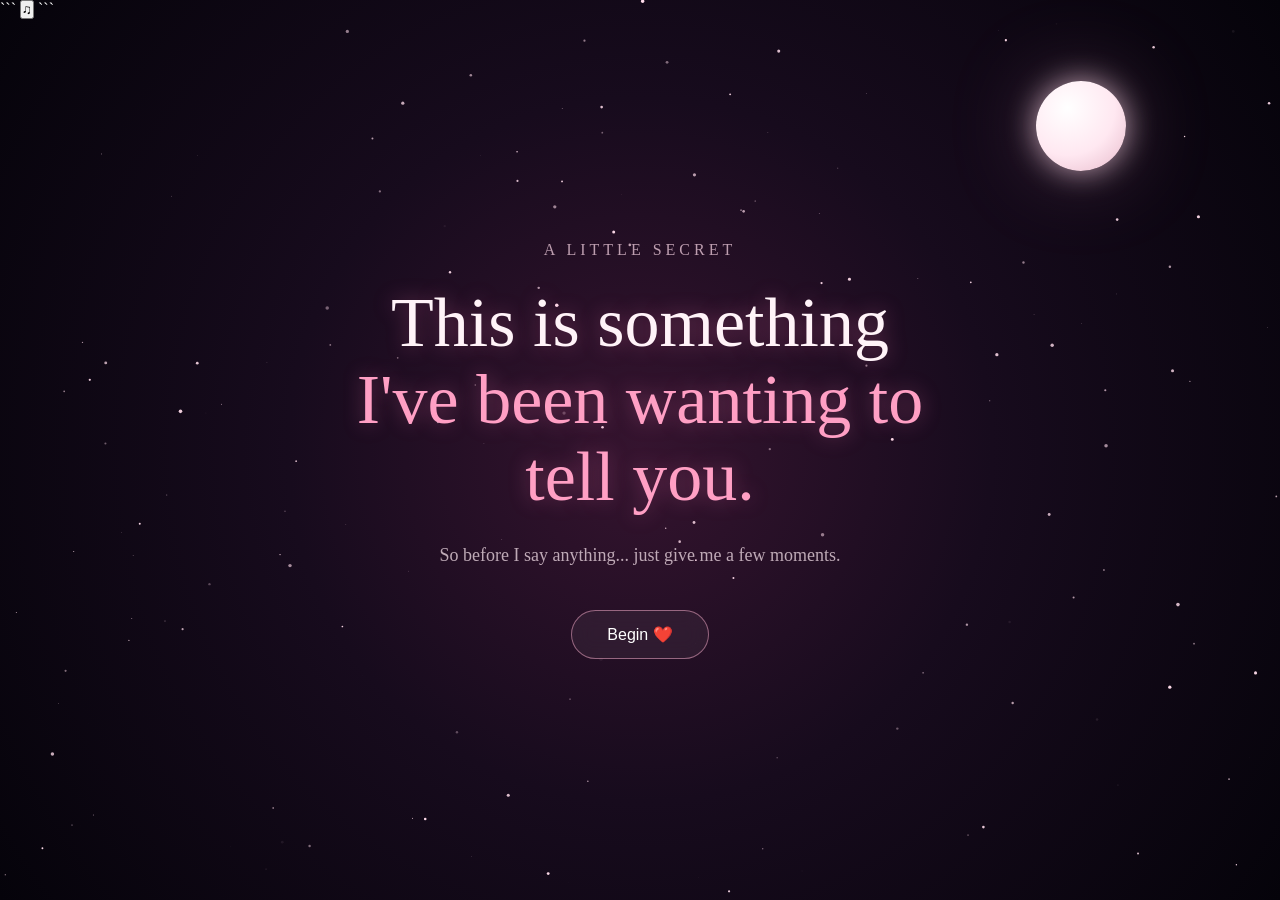
==== index.html @ d4ba1dca "Update audio source file for background music" ====
```
<!DOCTYPE html>
<html lang="en">
<head>
<meta charset="UTF-8">
<meta name="viewport" content="width=device-width, initial-scale=1.0">

<title>For Someone Special ❤️</title>

<style>

/* =====================================================
   RESET
===================================================== */

* {
    margin: 0;
    padding: 0;
    box-sizing: border-box;
}

html,
body {
    width: 100%;
    height: 100%;
}

body {
    overflow: hidden;
    font-family: Georgia, "Times New Roman", serif;

    background:
        radial-gradient(
            circle at center,
            #35142f 0%,
            #170b1d 45%,
            #05030a 100%
        );

    color: white;
}


/* =====================================================
   STAR BACKGROUND
===================================================== */

#stars {
    position: fixed;
    inset: 0;

    width: 100%;
    height: 100%;

    z-index: 1;
}


/* =====================================================
   MOON
===================================================== */

.moon {
    position: fixed;

    top: 9%;
    right: 12%;

    width: 90px;
    height: 90px;

    border-radius: 50%;

    background:
        radial-gradient(
            circle at 35% 30%,
            #fff,
            #ffe8f1 55%,
            #e7b9ca
        );

    box-shadow:
        0 0 30px rgba(255, 220, 235, .7),
        0 0 90px rgba(255, 180, 210, .25);

    z-index: 2;

    animation: moonGlow 4s ease-in-out infinite;
}

@keyframes moonGlow {

    0%,
    100% {
        box-shadow:
            0 0 30px rgba(255,220,235,.6),
            0 0 80px rgba(255,180,210,.2);
    }

    50% {
        box-shadow:
            0 0 45px rgba(255,220,235,.9),
            0 0 120px rgba(255,180,210,.4);
    }
}


/* =====================================================
   SHOOTING STARS
===================================================== */

.shooting-star {

    position: fixed;

    width: 120px;
    height: 2px;

    background:
        linear-gradient(
            90deg,
            transparent,
            white
        );

    transform: rotate(-35deg);

    opacity: 0;

    z-index: 3;

    animation:
        shootingStar 4s linear forwards;
}

@keyframes shootingStar {

    0% {
        transform:
            translate(0, 0)
            rotate(-35deg);

        opacity: 0;
    }

    10% {
        opacity: 1;
    }

    100% {
        transform:
            translate(-500px, 350px)
            rotate(-35deg);

        opacity: 0;
    }
}


/* =====================================================
   MAIN SCENE
===================================================== */

.scene {

    position: fixed;
    inset: 0;

    display: flex;

    justify-content: center;
    align-items: center;

    z-index: 10;

    transition:
        opacity 1.5s ease,
        transform 1.5s ease;
}

.scene.hide {

    opacity: 0;

    transform:
        scale(1.15);

    pointer-events: none;
}


/* =====================================================
   INTRO
===================================================== */

.intro {

    width: 90%;

    max-width: 650px;

    text-align: center;

    animation:
        introAppear 2s ease;
}

@keyframes introAppear {

    from {
        opacity: 0;
        transform: translateY(30px);
    }

    to {
        opacity: 1;
        transform: translateY(0);
    }
}

.intro-small {

    font-size: 16px;

    letter-spacing: 4px;

    text-transform: uppercase;

    color: rgba(255,220,235,.7);

    margin-bottom: 25px;
}

.intro h1 {

    font-size: clamp(
        38px,
        7vw,
        70px
    );

    font-weight: 400;

    line-height: 1.1;

    color: #fff3f8;

    text-shadow:
        0 0 20px rgba(255,120,180,.35);
}

.intro h1 span {

    color: #ff9fc4;

}

.intro p {

    margin-top: 25px;

    font-size: 18px;

    color: rgba(255,235,244,.7);

    line-height: 1.7;
}


/* =====================================================
   START BUTTON
===================================================== */

.start-button {

    margin-top: 40px;

    padding:
        14px 35px;

    border:
        1px solid
        rgba(255,180,210,.5);

    border-radius: 50px;

    background:
        rgba(255,255,255,.05);

    color: white;

    font-size: 16px;

    cursor: pointer;

    backdrop-filter: blur(10px);

    transition:
        .4s ease;
}

.start-button:hover {

    background:
        rgba(255,110,170,.2);

    border-color:
        #ff9fc4;

    box-shadow:
        0 0 30px
        rgba(255,100,170,.25);

    transform:
        translateY(-4px);
}


/* =====================================================
   STORY
===================================================== */

.story {

    position: fixed;

    inset: 0;

    display: flex;

    justify-content: center;

    align-items: center;

    text-align: center;

    padding: 30px;

    z-index: 20;

    opacity: 0;

    visibility: hidden;

    transition:
        opacity 1.2s ease;
}

.story.active {

    opacity: 1;

    visibility: visible;
}

.story-content {

    width: 90%;

    max-width: 750px;
}


/* =====================================================
   STORY TEXT
===================================================== */

.story-text {

    font-size:
        clamp(
            24px,
            4vw,
            42px
        );

    line-height: 1.6;

    font-weight: 400;

    color: #fff1f6;

    text-shadow:
        0 0 20px
        rgba(255,100,160,.2);

    min-height: 120px;
}

.story-text .highlight {

    color: #ff9fc4;

}


/* =====================================================
   STORY PROGRESS
===================================================== */

.progress {

    position: fixed;

    bottom: 40px;

    left: 50%;

    transform:
        translateX(-50%);

    display: flex;

    gap: 8px;
}

.progress-dot {

    width: 7px;
    height: 7px;

    border-radius: 50%;

    background:
        rgba(255,255,255,.2);

    transition:
        .5s ease;
}

.progress-dot.active {

    background: #ff9fc4;

    box-shadow:
        0 0 12px
        rgba(255,100,170,.8);

}


/* =====================================================
   HEART
===================================================== */

.story-heart {

    width: 100px;
    height: 100px;

    margin:
        0 auto 35px;

    position: relative;

    transform:
        rotate(-45deg);

    background:
        #e95486;

    animation:
        heartPulse 1.5s
        ease-in-out infinite;

    box-shadow:
        0 0 50px
        rgba(255,80,150,.5);
}

.story-heart::before,
.story-heart::after {

    content: "";

    position: absolute;

    width: 100px;
    height: 100px;

    border-radius: 50%;

    background:
        #e95486;
}

.story-heart::before {

    top: -50px;
    left: 0;
}

.story-heart::after {

    left: 50px;
    top: 0;
}

@keyframes heartPulse {

    0%,
    100% {
        transform:
            rotate(-45deg)
            scale(1);
    }

    50% {
        transform:
            rotate(-45deg)
            scale(1.12);
    }
}


/* =====================================================
   LETTER
===================================================== */

.letter-scene {

    position: fixed;

    inset: 0;

    display: flex;

    justify-content: center;

    align-items: center;

    background:
        rgba(8,3,10,.9);

    z-index: 50;

    opacity: 0;

    visibility: hidden;

    transition:
        opacity 1.5s ease;
}

.letter-scene.show {

    opacity: 1;

    visibility: visible;
}

.paper {

    width:
        min(700px, 90vw);

    height:
        min(720px, 82vh);

    overflow-y: auto;

    padding:
        clamp(35px, 6vw, 70px);

    color: #4b2a37;

    background:
        linear-gradient(
            rgba(255,252,242,.98),
            rgba(255,247,233,.98)
        );

    box-shadow:
        0 30px 100px
        rgba(0,0,0,.6);

    position: relative;

    transform:
        translateY(60px)
        scale(.9)
        rotate(-1deg);

    animation:
        paperOpen 1.5s
        cubic-bezier(.2,.8,.2,1)
        forwards;

    font-family:
        Georgia,
        serif;
}

@keyframes paperOpen {

    to {

        transform:
            translateY(0)
            scale(1)
            rotate(0);

    }
}


/* Paper border */

.paper::before {

    content: "";

    position: absolute;

    inset: 18px;

    border:
        1px solid
        rgba(130,70,90,.15);

    pointer-events: none;
}


/* Paper lines */

.paper::after {

    content: "";

    position: absolute;

    left: 50px;
    right: 50px;

    top: 180px;
    bottom: 50px;

    background:
        repeating-linear-gradient(
            to bottom,
            transparent 0,
            transparent 31px,
            rgba(120,80,90,.08) 32px
        );

    pointer-events: none;
}

.paper h2 {

    position: relative;

    z-index: 2;

    font-family:
        "Dancing Script",
        cursive;

    font-size: 42px;

    color: #9d365a;

    margin-bottom: 30px;
}

.paper-content {

    position: relative;

    z-index: 2;

    font-family:
        "Dancing Script",
        cursive;

    font-size: 22px;

    line-height: 1.8;

    white-space: pre-line;
}

.signature {

    margin-top: 35px;

    text-align: right;

    font-family:
        "Dancing Script",
        cursive;

    font-size: 25px;

    color: #9d365a;
}


/* =====================================================
   FINAL CONFESSION
===================================================== */

.final {

    position: fixed;

    inset: 0;

    z-index: 100;

    display: flex;

    justify-content: center;

    align-items: center;

    text-align: center;

    padding: 30px;

    background:
        radial-gradient(
            circle at center,
            #40142f,
            #09030a
        );

    opacity: 0;

    visibility: hidden;

    transition:
        opacity 1.5s ease;
}

.final.show {

    opacity: 1;

    visibility: visible;
}

.final-content {

    max-width: 750px;

    animation:
        finalAppear 2s ease;
}

@keyframes finalAppear {

    from {

        opacity: 0;

        transform:
            translateY(40px)
            scale(.9);

    }

    to {

        opacity: 1;

        transform:
            translateY(0)
            scale(1);

    }
}

.final-heart {

    font-size: 85px;

    animation:
        finalHeartbeat 1.4s infinite;
}

@keyframes finalHeartbeat {

    0%,
    100% {
        transform: scale(1);
    }

    50% {
        transform: scale(1.2);
    }
}

.final h1 {

    margin-top: 25px;

    font-family:
        "Dancing Script",
        cursive;

    font-size:
        clamp(
            45px,
            8vw,
            75px
        );

    font-weight: 500;

    color: #ff9fc4;

    text-shadow:
        0 0 30px
        rgba(255,80,150,.5);
}

.final p {

    margin-top: 30px;

    font-size: 20px;

    line-height: 1.9;

    color: #ffeef5;
}

.final strong {

    color: #ffabc8;

}


/* =====================================================
   FLOATING PETALS / HEARTS
===================================================== */

.particle {

    position: fixed;

    bottom: -40px;

    z-index: 200;

    pointer-events: none;

    animation:
        floatParticle
        linear forwards;
}

@keyframes floatParticle {

    0% {

        transform:
            translateY(0)
            rotate(0deg)
            scale(.7);

        opacity: 0;

    }

    15% {

        opacity: 1;

    }

    100% {

        transform:
            translateY(-110vh)
            translateX(
                calc(
                    -100px +
                    200px * var(--random)
                )
            )
            rotate(360deg)
            scale(1.4);

        opacity: 0;

    }
}

/* =====================================================
   MUSIC
===================================================== */

const bgMusic = document.getElementById("bgMusic");
const musicButton = document.getElementById("musicButton");

let musicOn = false;

bgMusic.volume = 0.45;


/* Start music when Begin is clicked */

startButton.addEventListener("click", () => {

    bgMusic.play()
        .then(() => {
            musicOn = true;
            musicButton.textContent = "🔊";
        })
        .catch(error => {
            console.log("Music could not start:", error);
        });

}, { once: true });


/* Music button */

musicButton.addEventListener("click", () => {

    if (bgMusic.paused) {

        bgMusic.play();

        musicOn = true;
        musicButton.textContent = "🔊";

    } else {

        bgMusic.pause();

        musicOn = false;
        musicButton.textContent = "♫";

    }

});

/* =====================================================
   MOBILE
===================================================== */

@media(max-width:600px) {

    .moon {

        width: 60px;
        height: 60px;

        right: 8%;
        top: 7%;
    }

    .intro p {

        font-size: 16px;

    }

    .story-text {

        font-size: 25px;

    }

    .story-heart {

        transform:
            rotate(-45deg)
            scale(.75);

        margin-bottom: 5px;

    }

    .paper {

        height: 82vh;

        padding:
            40px 28px;

    }

    .paper h2 {

        font-size: 34px;

    }

    .paper-content {

        font-size: 19px;

        line-height: 1.7;

    }

    .signature {

        font-size: 22px;

    }

    .final p {

        font-size: 17px;

    }

}

</style>
</head>


<body>
<audio id="bgMusic" loop>
    <source src="music(1).mp3" type="audio/mpeg">
</audio>
<!-- =====================================================
     STARS
===================================================== -->

<canvas id="stars"></canvas>

<div class="moon"></div>


<!-- =====================================================
     MUSIC BUTTON
===================================================== -->

<button
    class="music"
    id="musicButton"
    title="Music"
>
    ♫
</button>


<!-- =====================================================
     INTRO
===================================================== -->

<div
    class="scene"
    id="introScene"
>

    <div class="intro">

        <div class="intro-small">
            A little secret
        </div>

        <h1>
            This is something
            <br>
            <span>I've been wanting to tell you.</span>
        </h1>

        <p>
            So before I say anything...
            just give me a few moments.
        </p>

        <button
            class="start-button"
            id="startButton"
        >
            Begin ❤️
        </button>

    </div>

</div>


<!-- =====================================================
     STORY
===================================================== -->

<div
    class="story"
    id="story"
>

    <div class="story-content">

        <div
            class="story-heart"
            id="storyHeart"
        ></div>

        <div
            class="story-text"
            id="storyText"
        ></div>

    </div>


    <div
        class="progress"
        id="progress"
    ></div>

</div>


<!-- =====================================================
     LETTER
===================================================== -->

<div
    class="letter-scene"
    id="letterScene"
>

    <div class="paper">

        <h2>
            Dear You, ❤️
        </h2>

        <div
            class="paper-content"
            id="paperContent"
        ></div>

        <div class="signature">
            — From someone who likes you
            more than you know 💕
        </div>

    </div>

</div>


<!-- =====================================================
     FINAL
===================================================== -->

<div
    class="final"
    id="final"
>

    <div class="final-content">

        <div class="final-heart">
            ❤️
        </div>

        <h1>
            So... I Like You.
        </h1>

        <p>

            I don't know exactly when it happened,
            but somewhere along the way,
            you became someone really special to me.

            <br><br>

            And honestly...

            every time I see your face,
            especially when you smile,
            something happens to me.

            <br><br>

            My mind goes blank.

            I forget what I was going to say.

            And suddenly,
            all I can think about
            is your smile.

            <br><br>

            Maybe I should have kept this
            as a secret.

            But I think you deserve to know.

            <br><br>

            <strong>
                I really, really like you. ❤️
            </strong>

        </p>

    </div>

</div>


<script>

/* =====================================================
   STAR CANVAS
===================================================== */

const canvas =
    document.getElementById("stars");

const ctx =
    canvas.getContext("2d");

let stars = [];


function resizeCanvas() {

    canvas.width =
        window.innerWidth;

    canvas.height =
        window.innerHeight;

}

resizeCanvas();


window.addEventListener(
    "resize",
    resizeCanvas
);


/* Create stars */

for (
    let i = 0;
    i < 180;
    i++
) {

    stars.push({

        x:
            Math.random() *
            window.innerWidth,

        y:
            Math.random() *
            window.innerHeight,

        size:
            Math.random() * 1.8,

        opacity:
            Math.random(),

        speed:
            .002 +
            Math.random() * .01

    });

}


/* Animate stars */

function drawStars() {

    ctx.clearRect(
        0,
        0,
        canvas.width,
        canvas.height
    );


    stars.forEach(
        star => {

            star.opacity +=
                star.speed;

            if (
                star.opacity >= 1 ||
                star.opacity <= .1
            ) {

                star.speed *= -1;

            }


            ctx.beginPath();

            ctx.arc(
                star.x,
                star.y,
                star.size,
                0,
                Math.PI * 2
            );

            ctx.fillStyle =
                `rgba(
                    255,
                    220,
                    235,
                    ${star.opacity}
                )`;

            ctx.fill();

        }
    );


    requestAnimationFrame(
        drawStars
    );

}

drawStars();


/* =====================================================
   ELEMENTS
===================================================== */

const introScene =
    document.getElementById(
        "introScene"
    );

const startButton =
    document.getElementById(
        "startButton"
    );

const story =
    document.getElementById(
        "story"
    );

const storyText =
    document.getElementById(
        "storyText"
    );

const progress =
    document.getElementById(
        "progress"
    );

const letterScene =
    document.getElementById(
        "letterScene"
    );

const paperContent =
    document.getElementById(
        "paperContent"
    );

const finalScreen =
    document.getElementById(
        "final"
    );


/* =====================================================
   STORY
===================================================== */

const storyLines = [

    "Sometimes, someone enters your life...",

    "and you don't really notice it at first.",

    "Then, little by little...",

    "you start looking forward to seeing them.",

    "You notice their smile.",

    "You remember the little things they say.",

    "And somehow...",

    "they become a little more special to you.",

    "That's exactly what happened to me.",
   
    "But i see you just like my friend, and I don't want to ruin our friendship.",
];


let currentStory = 0;


/* Create progress dots */

storyLines.forEach(
    (_, index) => {

        const dot =
            document.createElement(
                "div"
            );

        dot.className =
            "progress-dot";

        if (index === 0) {

            dot.classList.add(
                "active"
            );

        }

        progress.appendChild(
            dot
        );

    }
);


const dots =
    document.querySelectorAll(
        ".progress-dot"
    );


/* =====================================================
   START
===================================================== */

startButton.addEventListener(
    "click",
    startStory
);


function startStory() {

    introScene.classList.add(
        "hide"
    );


    setTimeout(
        () => {

            story.classList.add(
                "active"
            );

            showStoryLine();

            createShootingStar();

        },

        1200
    );

}


/* =====================================================
   STORY LINE
===================================================== */

function showStoryLine() {

    if (
        currentStory >=
        storyLines.length
    ) {

        setTimeout(
            openLetter,
            1000
        );

        return;

    }


    storyText.style.opacity =
        "0";

    storyText.style.transform =
        "translateY(20px)";


    setTimeout(
        () => {

            storyText.innerHTML =
                storyLines[
                    currentStory
                ];

            storyText.style.transition =
                "all 1s ease";

            storyText.style.opacity =
                "1";

            storyText.style.transform =
                "translateY(0)";


            dots.forEach(
                dot =>
                    dot.classList.remove(
                        "active"
                    )
            );


            dots[
                currentStory
            ].classList.add(
                "active"
            );


            currentStory++;


            setTimeout(
                showStoryLine,
                3000
            );

        },

        700
    );

}


/* =====================================================
   SHOOTING STAR
===================================================== */

function createShootingStar() {

    const star =
        document.createElement(
            "div"
        );

    star.className =
        "shooting-star";


    star.style.top =
        Math.random() * 40 +
        "%";


    star.style.right =
        Math.random() * 20 +
        "%";


    document.body.appendChild(
        star
    );


    setTimeout(
        () => star.remove(),
        4000
    );

}


/* =====================================================
   LETTER
===================================================== */

const letterMessage =

`I have been wanting to tell you this for a while.

There is something about you that makes ordinary moments feel a little more special.

I love seeing you smile.

And every time I see that smile, I somehow forget what I was about to say.

My words disappear.

My thoughts get mixed up.

And for a moment, all I can think about is you.

Maybe this is a little embarrassing to admit.

Maybe I should have kept it to myself.

But I don't want to keep pretending that I don't feel anything.

Because the truth is...

I really like you.

I don't expect anything from you.

I don't want to pressure you.

I just wanted you to know what has been quietly sitting in my heart for a while.

And if you ever wondered...

yes.

It's you. ❤️`;


/* =====================================================
   OPEN LETTER
===================================================== */

function openLetter() {

    story.classList.remove(
        "active"
    );


    setTimeout(
        () => {

            letterScene.classList.add(
                "show"
            );

            typeLetter();

        },

        1000
    );

}


/* =====================================================
   TYPE LETTER
===================================================== */

let letterIndex = 0;


function typeLetter() {

    if (
        letterIndex <
        letterMessage.length
    ) {

        paperContent.textContent =
            letterMessage.substring(
                0,
                letterIndex + 1
            );


        letterIndex++;


        setTimeout(
            typeLetter,
            35
        );

    }

    else {

        setTimeout(
            () => {

                letterScene.classList.remove(
                    "show"
                );


                setTimeout(
                    () => {

                        finalScreen.classList.add(
                            "show"
                        );

                        startParticles();

                    },

                    1200
                );

            },

            5000
        );

    }

}


/* =====================================================
   FLOATING PARTICLES
===================================================== */

function createParticle() {

    const particle =
        document.createElement(
            "div"
        );

    particle.className =
        "particle";


    const symbols = [

        "❤️",
        "💕",
        "💗",
        "💖",
        "🌸",
        "✦"

    ];


    particle.innerHTML =
        symbols[
            Math.floor(
                Math.random() *
                symbols.length
            )
        ];


    particle.style.left =
        Math.random() * 100 +
        "vw";


    particle.style.fontSize =
        14 +
        Math.random() * 24 +
        "px";


    particle.style.animationDuration =
        5 +
        Math.random() * 6 +
        "s";


    particle.style.setProperty(
        "--random",
        Math.random()
    );


    document.body.appendChild(
        particle
    );


    setTimeout(
        () => particle.remove(),
        11000
    );

}


function startParticles() {

    setInterval(
        createParticle,
        350
    );

}


/* =====================================================
   SHOOTING STARS
===================================================== */

setInterval(
    () => {

        if (
            Math.random() > .35
        ) {

            createShootingStar();

        }

    },

    5000
);


/* =====================================================
   MUSIC BUTTON
===================================================== */

const musicButton =
    document.getElementById(
        "musicButton"
    );


let musicOn = false;


musicButton.addEventListener(
    "click",
    () => {

        musicOn =
            !musicOn;


        musicButton.textContent =
            musicOn
                ? "🔊"
                : "♫";

    }
);

</script>

</body>
</html>
```
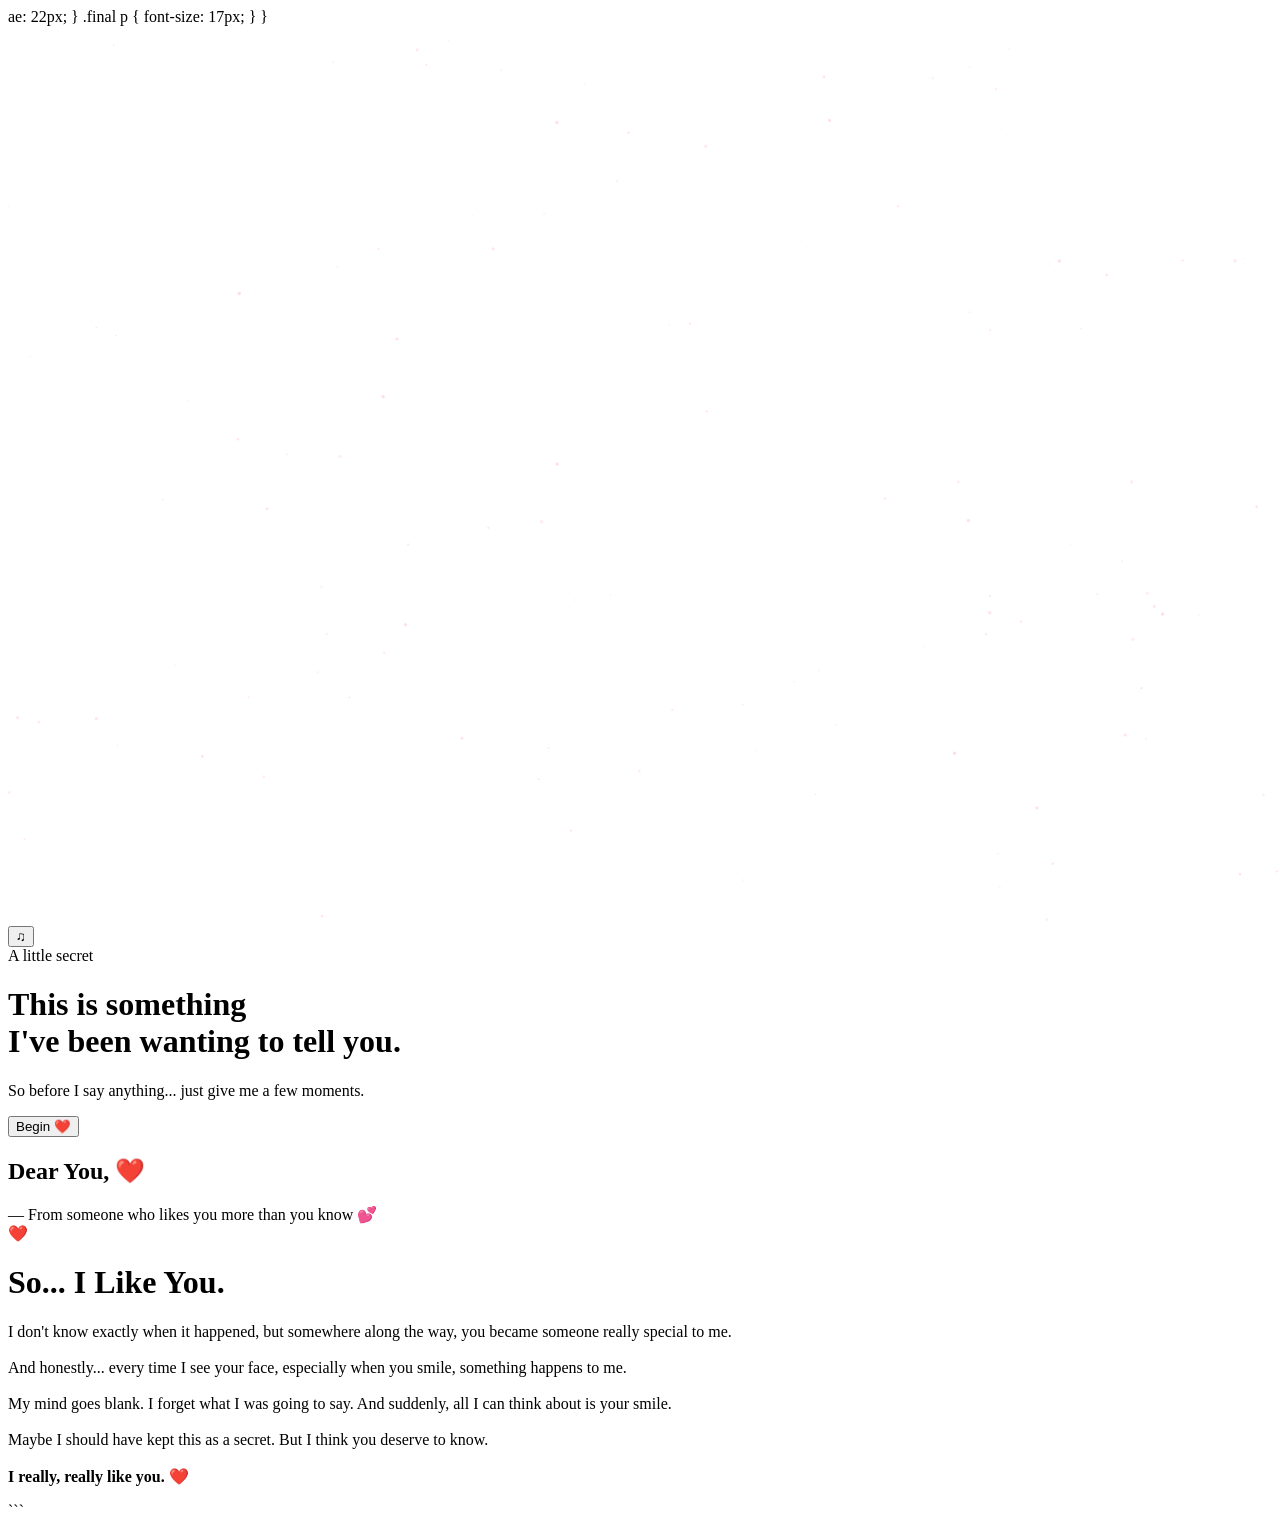
==== commit 7b15cb35: "Update index.html" ====
--- a/index.html
+++ b/index.html
@@ -1,1008 +1,4 @@
-```
-<!DOCTYPE html>
-<html lang="en">
-<head>
-<meta charset="UTF-8">
-<meta name="viewport" content="width=device-width, initial-scale=1.0">
-
-<title>For Someone Special ❤️</title>
-
-<style>
-
-/* =====================================================
-   RESET
-===================================================== */
-
-* {
-    margin: 0;
-    padding: 0;
-    box-sizing: border-box;
-}
-
-html,
-body {
-    width: 100%;
-    height: 100%;
-}
-
-body {
-    overflow: hidden;
-    font-family: Georgia, "Times New Roman", serif;
-
-    background:
-        radial-gradient(
-            circle at center,
-            #35142f 0%,
-            #170b1d 45%,
-            #05030a 100%
-        );
-
-    color: white;
-}
-
-
-/* =====================================================
-   STAR BACKGROUND
-===================================================== */
-
-#stars {
-    position: fixed;
-    inset: 0;
-
-    width: 100%;
-    height: 100%;
-
-    z-index: 1;
-}
-
-
-/* =====================================================
-   MOON
-===================================================== */
-
-.moon {
-    position: fixed;
-
-    top: 9%;
-    right: 12%;
-
-    width: 90px;
-    height: 90px;
-
-    border-radius: 50%;
-
-    background:
-        radial-gradient(
-            circle at 35% 30%,
-            #fff,
-            #ffe8f1 55%,
-            #e7b9ca
-        );
-
-    box-shadow:
-        0 0 30px rgba(255, 220, 235, .7),
-        0 0 90px rgba(255, 180, 210, .25);
-
-    z-index: 2;
-
-    animation: moonGlow 4s ease-in-out infinite;
-}
-
-@keyframes moonGlow {
-
-    0%,
-    100% {
-        box-shadow:
-            0 0 30px rgba(255,220,235,.6),
-            0 0 80px rgba(255,180,210,.2);
-    }
-
-    50% {
-        box-shadow:
-            0 0 45px rgba(255,220,235,.9),
-            0 0 120px rgba(255,180,210,.4);
-    }
-}
-
-
-/* =====================================================
-   SHOOTING STARS
-===================================================== */
-
-.shooting-star {
-
-    position: fixed;
-
-    width: 120px;
-    height: 2px;
-
-    background:
-        linear-gradient(
-            90deg,
-            transparent,
-            white
-        );
-
-    transform: rotate(-35deg);
-
-    opacity: 0;
-
-    z-index: 3;
-
-    animation:
-        shootingStar 4s linear forwards;
-}
-
-@keyframes shootingStar {
-
-    0% {
-        transform:
-            translate(0, 0)
-            rotate(-35deg);
-
-        opacity: 0;
-    }
-
-    10% {
-        opacity: 1;
-    }
-
-    100% {
-        transform:
-            translate(-500px, 350px)
-            rotate(-35deg);
-
-        opacity: 0;
-    }
-}
-
-
-/* =====================================================
-   MAIN SCENE
-===================================================== */
-
-.scene {
-
-    position: fixed;
-    inset: 0;
-
-    display: flex;
-
-    justify-content: center;
-    align-items: center;
-
-    z-index: 10;
-
-    transition:
-        opacity 1.5s ease,
-        transform 1.5s ease;
-}
-
-.scene.hide {
-
-    opacity: 0;
-
-    transform:
-        scale(1.15);
-
-    pointer-events: none;
-}
-
-
-/* =====================================================
-   INTRO
-===================================================== */
-
-.intro {
-
-    width: 90%;
-
-    max-width: 650px;
-
-    text-align: center;
-
-    animation:
-        introAppear 2s ease;
-}
-
-@keyframes introAppear {
-
-    from {
-        opacity: 0;
-        transform: translateY(30px);
-    }
-
-    to {
-        opacity: 1;
-        transform: translateY(0);
-    }
-}
-
-.intro-small {
-
-    font-size: 16px;
-
-    letter-spacing: 4px;
-
-    text-transform: uppercase;
-
-    color: rgba(255,220,235,.7);
-
-    margin-bottom: 25px;
-}
-
-.intro h1 {
-
-    font-size: clamp(
-        38px,
-        7vw,
-        70px
-    );
-
-    font-weight: 400;
-
-    line-height: 1.1;
-
-    color: #fff3f8;
-
-    text-shadow:
-        0 0 20px rgba(255,120,180,.35);
-}
-
-.intro h1 span {
-
-    color: #ff9fc4;
-
-}
-
-.intro p {
-
-    margin-top: 25px;
-
-    font-size: 18px;
-
-    color: rgba(255,235,244,.7);
-
-    line-height: 1.7;
-}
-
-
-/* =====================================================
-   START BUTTON
-===================================================== */
-
-.start-button {
-
-    margin-top: 40px;
-
-    padding:
-        14px 35px;
-
-    border:
-        1px solid
-        rgba(255,180,210,.5);
-
-    border-radius: 50px;
-
-    background:
-        rgba(255,255,255,.05);
-
-    color: white;
-
-    font-size: 16px;
-
-    cursor: pointer;
-
-    backdrop-filter: blur(10px);
-
-    transition:
-        .4s ease;
-}
-
-.start-button:hover {
-
-    background:
-        rgba(255,110,170,.2);
-
-    border-color:
-        #ff9fc4;
-
-    box-shadow:
-        0 0 30px
-        rgba(255,100,170,.25);
-
-    transform:
-        translateY(-4px);
-}
-
-
-/* =====================================================
-   STORY
-===================================================== */
-
-.story {
-
-    position: fixed;
-
-    inset: 0;
-
-    display: flex;
-
-    justify-content: center;
-
-    align-items: center;
-
-    text-align: center;
-
-    padding: 30px;
-
-    z-index: 20;
-
-    opacity: 0;
-
-    visibility: hidden;
-
-    transition:
-        opacity 1.2s ease;
-}
-
-.story.active {
-
-    opacity: 1;
-
-    visibility: visible;
-}
-
-.story-content {
-
-    width: 90%;
-
-    max-width: 750px;
-}
-
-
-/* =====================================================
-   STORY TEXT
-===================================================== */
-
-.story-text {
-
-    font-size:
-        clamp(
-            24px,
-            4vw,
-            42px
-        );
-
-    line-height: 1.6;
-
-    font-weight: 400;
-
-    color: #fff1f6;
-
-    text-shadow:
-        0 0 20px
-        rgba(255,100,160,.2);
-
-    min-height: 120px;
-}
-
-.story-text .highlight {
-
-    color: #ff9fc4;
-
-}
-
-
-/* =====================================================
-   STORY PROGRESS
-===================================================== */
-
-.progress {
-
-    position: fixed;
-
-    bottom: 40px;
-
-    left: 50%;
-
-    transform:
-        translateX(-50%);
-
-    display: flex;
-
-    gap: 8px;
-}
-
-.progress-dot {
-
-    width: 7px;
-    height: 7px;
-
-    border-radius: 50%;
-
-    background:
-        rgba(255,255,255,.2);
-
-    transition:
-        .5s ease;
-}
-
-.progress-dot.active {
-
-    background: #ff9fc4;
-
-    box-shadow:
-        0 0 12px
-        rgba(255,100,170,.8);
-
-}
-
-
-/* =====================================================
-   HEART
-===================================================== */
-
-.story-heart {
-
-    width: 100px;
-    height: 100px;
-
-    margin:
-        0 auto 35px;
-
-    position: relative;
-
-    transform:
-        rotate(-45deg);
-
-    background:
-        #e95486;
-
-    animation:
-        heartPulse 1.5s
-        ease-in-out infinite;
-
-    box-shadow:
-        0 0 50px
-        rgba(255,80,150,.5);
-}
-
-.story-heart::before,
-.story-heart::after {
-
-    content: "";
-
-    position: absolute;
-
-    width: 100px;
-    height: 100px;
-
-    border-radius: 50%;
-
-    background:
-        #e95486;
-}
-
-.story-heart::before {
-
-    top: -50px;
-    left: 0;
-}
-
-.story-heart::after {
-
-    left: 50px;
-    top: 0;
-}
-
-@keyframes heartPulse {
-
-    0%,
-    100% {
-        transform:
-            rotate(-45deg)
-            scale(1);
-    }
-
-    50% {
-        transform:
-            rotate(-45deg)
-            scale(1.12);
-    }
-}
-
-
-/* =====================================================
-   LETTER
-===================================================== */
-
-.letter-scene {
-
-    position: fixed;
-
-    inset: 0;
-
-    display: flex;
-
-    justify-content: center;
-
-    align-items: center;
-
-    background:
-        rgba(8,3,10,.9);
-
-    z-index: 50;
-
-    opacity: 0;
-
-    visibility: hidden;
-
-    transition:
-        opacity 1.5s ease;
-}
-
-.letter-scene.show {
-
-    opacity: 1;
-
-    visibility: visible;
-}
-
-.paper {
-
-    width:
-        min(700px, 90vw);
-
-    height:
-        min(720px, 82vh);
-
-    overflow-y: auto;
-
-    padding:
-        clamp(35px, 6vw, 70px);
-
-    color: #4b2a37;
-
-    background:
-        linear-gradient(
-            rgba(255,252,242,.98),
-            rgba(255,247,233,.98)
-        );
-
-    box-shadow:
-        0 30px 100px
-        rgba(0,0,0,.6);
-
-    position: relative;
-
-    transform:
-        translateY(60px)
-        scale(.9)
-        rotate(-1deg);
-
-    animation:
-        paperOpen 1.5s
-        cubic-bezier(.2,.8,.2,1)
-        forwards;
-
-    font-family:
-        Georgia,
-        serif;
-}
-
-@keyframes paperOpen {
-
-    to {
-
-        transform:
-            translateY(0)
-            scale(1)
-            rotate(0);
-
-    }
-}
-
-
-/* Paper border */
-
-.paper::before {
-
-    content: "";
-
-    position: absolute;
-
-    inset: 18px;
-
-    border:
-        1px solid
-        rgba(130,70,90,.15);
-
-    pointer-events: none;
-}
-
-
-/* Paper lines */
-
-.paper::after {
-
-    content: "";
-
-    position: absolute;
-
-    left: 50px;
-    right: 50px;
-
-    top: 180px;
-    bottom: 50px;
-
-    background:
-        repeating-linear-gradient(
-            to bottom,
-            transparent 0,
-            transparent 31px,
-            rgba(120,80,90,.08) 32px
-        );
-
-    pointer-events: none;
-}
-
-.paper h2 {
-
-    position: relative;
-
-    z-index: 2;
-
-    font-family:
-        "Dancing Script",
-        cursive;
-
-    font-size: 42px;
-
-    color: #9d365a;
-
-    margin-bottom: 30px;
-}
-
-.paper-content {
-
-    position: relative;
-
-    z-index: 2;
-
-    font-family:
-        "Dancing Script",
-        cursive;
-
-    font-size: 22px;
-
-    line-height: 1.8;
-
-    white-space: pre-line;
-}
-
-.signature {
-
-    margin-top: 35px;
-
-    text-align: right;
-
-    font-family:
-        "Dancing Script",
-        cursive;
-
-    font-size: 25px;
-
-    color: #9d365a;
-}
-
-
-/* =====================================================
-   FINAL CONFESSION
-===================================================== */
-
-.final {
-
-    position: fixed;
-
-    inset: 0;
-
-    z-index: 100;
-
-    display: flex;
-
-    justify-content: center;
-
-    align-items: center;
-
-    text-align: center;
-
-    padding: 30px;
-
-    background:
-        radial-gradient(
-            circle at center,
-            #40142f,
-            #09030a
-        );
-
-    opacity: 0;
-
-    visibility: hidden;
-
-    transition:
-        opacity 1.5s ease;
-}
-
-.final.show {
-
-    opacity: 1;
-
-    visibility: visible;
-}
-
-.final-content {
-
-    max-width: 750px;
-
-    animation:
-        finalAppear 2s ease;
-}
-
-@keyframes finalAppear {
-
-    from {
-
-        opacity: 0;
-
-        transform:
-            translateY(40px)
-            scale(.9);
-
-    }
-
-    to {
-
-        opacity: 1;
-
-        transform:
-            translateY(0)
-            scale(1);
-
-    }
-}
-
-.final-heart {
-
-    font-size: 85px;
-
-    animation:
-        finalHeartbeat 1.4s infinite;
-}
-
-@keyframes finalHeartbeat {
-
-    0%,
-    100% {
-        transform: scale(1);
-    }
-
-    50% {
-        transform: scale(1.2);
-    }
-}
-
-.final h1 {
-
-    margin-top: 25px;
-
-    font-family:
-        "Dancing Script",
-        cursive;
-
-    font-size:
-        clamp(
-            45px,
-            8vw,
-            75px
-        );
-
-    font-weight: 500;
-
-    color: #ff9fc4;
-
-    text-shadow:
-        0 0 30px
-        rgba(255,80,150,.5);
-}
-
-.final p {
-
-    margin-top: 30px;
-
-    font-size: 20px;
-
-    line-height: 1.9;
-
-    color: #ffeef5;
-}
-
-.final strong {
-
-    color: #ffabc8;
-
-}
-
-
-/* =====================================================
-   FLOATING PETALS / HEARTS
-===================================================== */
-
-.particle {
-
-    position: fixed;
-
-    bottom: -40px;
-
-    z-index: 200;
-
-    pointer-events: none;
-
-    animation:
-        floatParticle
-        linear forwards;
-}
-
-@keyframes floatParticle {
-
-    0% {
-
-        transform:
-            translateY(0)
-            rotate(0deg)
-            scale(.7);
-
-        opacity: 0;
-
-    }
-
-    15% {
-
-        opacity: 1;
-
-    }
-
-    100% {
-
-        transform:
-            translateY(-110vh)
-            translateX(
-                calc(
-                    -100px +
-                    200px * var(--random)
-                )
-            )
-            rotate(360deg)
-            scale(1.4);
-
-        opacity: 0;
-
-    }
-}
-
-/* =====================================================
-   MUSIC
-===================================================== */
-
-const bgMusic = document.getElementById("bgMusic");
-const musicButton = document.getElementById("musicButton");
-
-let musicOn = false;
-
-bgMusic.volume = 0.45;
-
-
-/* Start music when Begin is clicked */
-
-startButton.addEventListener("click", () => {
-
-    bgMusic.play()
-        .then(() => {
-            musicOn = true;
-            musicButton.textContent = "🔊";
-        })
-        .catch(error => {
-            console.log("Music could not start:", error);
-        });
-
-}, { once: true });
-
-
-/* Music button */
-
-musicButton.addEventListener("click", () => {
-
-    if (bgMusic.paused) {
-
-        bgMusic.play();
-
-        musicOn = true;
-        musicButton.textContent = "🔊";
-
-    } else {
-
-        bgMusic.pause();
-
-        musicOn = false;
-        musicButton.textContent = "♫";
-
-    }
-
-});
-
-/* =====================================================
-   MOBILE
-===================================================== */
-
-@media(max-width:600px) {
-
-    .moon {
-
-        width: 60px;
-        height: 60px;
-
-        right: 8%;
-        top: 7%;
-    }
-
-    .intro p {
-
-        font-size: 16px;
-
-    }
-
-    .story-text {
-
-        font-size: 25px;
-
-    }
-
-    .story-heart {
-
-        transform:
-            rotate(-45deg)
-            scale(.75);
-
-        margin-bottom: 5px;
-
-    }
-
-    .paper {
-
-        height: 82vh;
-
-        padding:
-            40px 28px;
-
-    }
-
-    .paper h2 {
-
-        font-size: 34px;
-
-    }
-
-    .paper-content {
-
-        font-size: 19px;
-
-        line-height: 1.7;
-
-    }
-
-    .signature {
-
-        font-size: 22px;
+ae: 22px;
 
     }
 
@@ -1019,9 +15,13 @@
 
 
 <body>
+    
+    
 <audio id="bgMusic" loop>
-    <source src="music(1).mp3" type="audio/mpeg">
+    <source src="music.mp3" type="audio/mpeg">
 </audio>
+
+
 <!-- =====================================================
      STARS
 ===================================================== -->
@@ -1834,33 +834,73 @@
 
     5000
 );
-
-
-/* =====================================================
-   MUSIC BUTTON
-===================================================== */
+/* =====================================================
+   BACKGROUND MUSIC
+===================================================== */
+
+const bgMusic =
+    document.getElementById("bgMusic");
 
 const musicButton =
-    document.getElementById(
-        "musicButton"
-    );
-
+    document.getElementById("musicButton");
 
 let musicOn = false;
 
+/* Set comfortable volume */
+bgMusic.volume = 0.45;
+
+
+/* Start music when "Begin ❤️" is clicked */
+
+startButton.addEventListener(
+    "click",
+    () => {
+
+        bgMusic.play()
+            .then(() => {
+
+                musicOn = true;
+
+                musicButton.textContent = "🔊";
+
+            })
+            .catch(error => {
+
+                console.log(
+                    "Music could not start:",
+                    error
+                );
+
+            });
+
+    },
+    { once: true }
+);
+
+
+/* Music play / pause button */
 
 musicButton.addEventListener(
     "click",
     () => {
 
-        musicOn =
-            !musicOn;
-
-
-        musicButton.textContent =
-            musicOn
-                ? "🔊"
-                : "♫";
+        if (bgMusic.paused) {
+
+            bgMusic.play();
+
+            musicOn = true;
+
+            musicButton.textContent = "🔊";
+
+        } else {
+
+            bgMusic.pause();
+
+            musicOn = false;
+
+            musicButton.textContent = "♫";
+
+        }
 
     }
 );
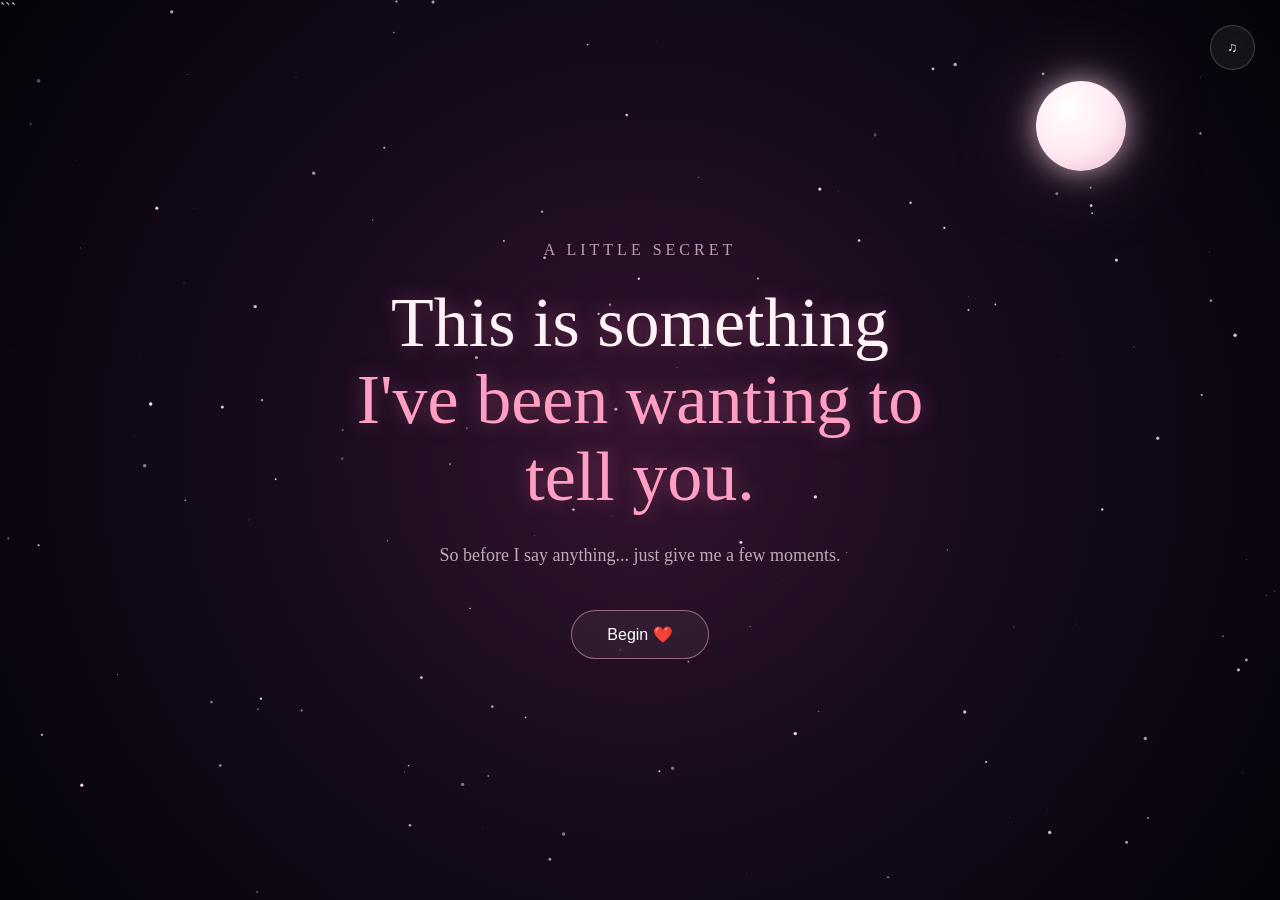
==== commit c50e4b3b: "Update index.html" ====
--- a/index.html
+++ b/index.html
@@ -1,4 +1,991 @@
-ae: 22px;
+<!DOCTYPE html>
+<html lang="en">
+<head>
+<meta charset="UTF-8">
+<meta name="viewport" content="width=device-width, initial-scale=1.0">
+
+<title>For Someone Special ❤️</title>
+
+<style>
+
+/* =====================================================
+   RESET
+===================================================== */
+
+* {
+    margin: 0;
+    padding: 0;
+    box-sizing: border-box;
+}
+
+html,
+body {
+    width: 100%;
+    height: 100%;
+}
+
+body {
+    overflow: hidden;
+    font-family: Georgia, "Times New Roman", serif;
+
+    background:
+        radial-gradient(
+            circle at center,
+            #35142f 0%,
+            #170b1d 45%,
+            #05030a 100%
+        );
+
+    color: white;
+}
+
+
+/* =====================================================
+   STAR BACKGROUND
+===================================================== */
+
+#stars {
+    position: fixed;
+    inset: 0;
+
+    width: 100%;
+    height: 100%;
+
+    z-index: 1;
+}
+
+
+/* =====================================================
+   MOON
+===================================================== */
+
+.moon {
+    position: fixed;
+
+    top: 9%;
+    right: 12%;
+
+    width: 90px;
+    height: 90px;
+
+    border-radius: 50%;
+
+    background:
+        radial-gradient(
+            circle at 35% 30%,
+            #fff,
+            #ffe8f1 55%,
+            #e7b9ca
+        );
+
+    box-shadow:
+        0 0 30px rgba(255, 220, 235, .7),
+        0 0 90px rgba(255, 180, 210, .25);
+
+    z-index: 2;
+
+    animation: moonGlow 4s ease-in-out infinite;
+}
+
+@keyframes moonGlow {
+
+    0%,
+    100% {
+        box-shadow:
+            0 0 30px rgba(255,220,235,.6),
+            0 0 80px rgba(255,180,210,.2);
+    }
+
+    50% {
+        box-shadow:
+            0 0 45px rgba(255,220,235,.9),
+            0 0 120px rgba(255,180,210,.4);
+    }
+}
+
+
+/* =====================================================
+   SHOOTING STARS
+===================================================== */
+
+.shooting-star {
+
+    position: fixed;
+
+    width: 120px;
+    height: 2px;
+
+    background:
+        linear-gradient(
+            90deg,
+            transparent,
+            white
+        );
+
+    transform: rotate(-35deg);
+
+    opacity: 0;
+
+    z-index: 3;
+
+    animation:
+        shootingStar 4s linear forwards;
+}
+
+@keyframes shootingStar {
+
+    0% {
+        transform:
+            translate(0, 0)
+            rotate(-35deg);
+
+        opacity: 0;
+    }
+
+    10% {
+        opacity: 1;
+    }
+
+    100% {
+        transform:
+            translate(-500px, 350px)
+            rotate(-35deg);
+
+        opacity: 0;
+    }
+}
+
+
+/* =====================================================
+   MAIN SCENE
+===================================================== */
+
+.scene {
+
+    position: fixed;
+    inset: 0;
+
+    display: flex;
+
+    justify-content: center;
+    align-items: center;
+
+    z-index: 10;
+
+    transition:
+        opacity 1.5s ease,
+        transform 1.5s ease;
+}
+
+.scene.hide {
+
+    opacity: 0;
+
+    transform:
+        scale(1.15);
+
+    pointer-events: none;
+}
+
+
+/* =====================================================
+   INTRO
+===================================================== */
+
+.intro {
+
+    width: 90%;
+
+    max-width: 650px;
+
+    text-align: center;
+
+    animation:
+        introAppear 2s ease;
+}
+
+@keyframes introAppear {
+
+    from {
+        opacity: 0;
+        transform: translateY(30px);
+    }
+
+    to {
+        opacity: 1;
+        transform: translateY(0);
+    }
+}
+
+.intro-small {
+
+    font-size: 16px;
+
+    letter-spacing: 4px;
+
+    text-transform: uppercase;
+
+    color: rgba(255,220,235,.7);
+
+    margin-bottom: 25px;
+}
+
+.intro h1 {
+
+    font-size: clamp(
+        38px,
+        7vw,
+        70px
+    );
+
+    font-weight: 400;
+
+    line-height: 1.1;
+
+    color: #fff3f8;
+
+    text-shadow:
+        0 0 20px rgba(255,120,180,.35);
+}
+
+.intro h1 span {
+
+    color: #ff9fc4;
+
+}
+
+.intro p {
+
+    margin-top: 25px;
+
+    font-size: 18px;
+
+    color: rgba(255,235,244,.7);
+
+    line-height: 1.7;
+}
+
+
+/* =====================================================
+   START BUTTON
+===================================================== */
+
+.start-button {
+
+    margin-top: 40px;
+
+    padding:
+        14px 35px;
+
+    border:
+        1px solid
+        rgba(255,180,210,.5);
+
+    border-radius: 50px;
+
+    background:
+        rgba(255,255,255,.05);
+
+    color: white;
+
+    font-size: 16px;
+
+    cursor: pointer;
+
+    backdrop-filter: blur(10px);
+
+    transition:
+        .4s ease;
+}
+
+.start-button:hover {
+
+    background:
+        rgba(255,110,170,.2);
+
+    border-color:
+        #ff9fc4;
+
+    box-shadow:
+        0 0 30px
+        rgba(255,100,170,.25);
+
+    transform:
+        translateY(-4px);
+}
+
+
+/* =====================================================
+   STORY
+===================================================== */
+
+.story {
+
+    position: fixed;
+
+    inset: 0;
+
+    display: flex;
+
+    justify-content: center;
+
+    align-items: center;
+
+    text-align: center;
+
+    padding: 30px;
+
+    z-index: 20;
+
+    opacity: 0;
+
+    visibility: hidden;
+
+    transition:
+        opacity 1.2s ease;
+}
+
+.story.active {
+
+    opacity: 1;
+
+    visibility: visible;
+}
+
+.story-content {
+
+    width: 90%;
+
+    max-width: 750px;
+}
+
+
+/* =====================================================
+   STORY TEXT
+===================================================== */
+
+.story-text {
+
+    font-size:
+        clamp(
+            24px,
+            4vw,
+            42px
+        );
+
+    line-height: 1.6;
+
+    font-weight: 400;
+
+    color: #fff1f6;
+
+    text-shadow:
+        0 0 20px
+        rgba(255,100,160,.2);
+
+    min-height: 120px;
+}
+
+.story-text .highlight {
+
+    color: #ff9fc4;
+
+}
+
+
+/* =====================================================
+   STORY PROGRESS
+===================================================== */
+
+.progress {
+
+    position: fixed;
+
+    bottom: 40px;
+
+    left: 50%;
+
+    transform:
+        translateX(-50%);
+
+    display: flex;
+
+    gap: 8px;
+}
+
+.progress-dot {
+
+    width: 7px;
+    height: 7px;
+
+    border-radius: 50%;
+
+    background:
+        rgba(255,255,255,.2);
+
+    transition:
+        .5s ease;
+}
+
+.progress-dot.active {
+
+    background: #ff9fc4;
+
+    box-shadow:
+        0 0 12px
+        rgba(255,100,170,.8);
+
+}
+
+
+/* =====================================================
+   HEART
+===================================================== */
+
+.story-heart {
+
+    width: 100px;
+    height: 100px;
+
+    margin:
+        0 auto 35px;
+
+    position: relative;
+
+    transform:
+        rotate(-45deg);
+
+    background:
+        #e95486;
+
+    animation:
+        heartPulse 1.5s
+        ease-in-out infinite;
+
+    box-shadow:
+        0 0 50px
+        rgba(255,80,150,.5);
+}
+
+.story-heart::before,
+.story-heart::after {
+
+    content: "";
+
+    position: absolute;
+
+    width: 100px;
+    height: 100px;
+
+    border-radius: 50%;
+
+    background:
+        #e95486;
+}
+
+.story-heart::before {
+
+    top: -50px;
+    left: 0;
+}
+
+.story-heart::after {
+
+    left: 50px;
+    top: 0;
+}
+
+@keyframes heartPulse {
+
+    0%,
+    100% {
+        transform:
+            rotate(-45deg)
+            scale(1);
+    }
+
+    50% {
+        transform:
+            rotate(-45deg)
+            scale(1.12);
+    }
+}
+
+
+/* =====================================================
+   LETTER
+===================================================== */
+
+.letter-scene {
+
+    position: fixed;
+
+    inset: 0;
+
+    display: flex;
+
+    justify-content: center;
+
+    align-items: center;
+
+    background:
+        rgba(8,3,10,.9);
+
+    z-index: 50;
+
+    opacity: 0;
+
+    visibility: hidden;
+
+    transition:
+        opacity 1.5s ease;
+}
+
+.letter-scene.show {
+
+    opacity: 1;
+
+    visibility: visible;
+}
+
+.paper {
+
+    width:
+        min(700px, 90vw);
+
+    height:
+        min(720px, 82vh);
+
+    overflow-y: auto;
+
+    padding:
+        clamp(35px, 6vw, 70px);
+
+    color: #4b2a37;
+
+    background:
+        linear-gradient(
+            rgba(255,252,242,.98),
+            rgba(255,247,233,.98)
+        );
+
+    box-shadow:
+        0 30px 100px
+        rgba(0,0,0,.6);
+
+    position: relative;
+
+    transform:
+        translateY(60px)
+        scale(.9)
+        rotate(-1deg);
+
+    animation:
+        paperOpen 1.5s
+        cubic-bezier(.2,.8,.2,1)
+        forwards;
+
+    font-family:
+        Georgia,
+        serif;
+}
+
+@keyframes paperOpen {
+
+    to {
+
+        transform:
+            translateY(0)
+            scale(1)
+            rotate(0);
+
+    }
+}
+
+
+/* Paper border */
+
+.paper::before {
+
+    content: "";
+
+    position: absolute;
+
+    inset: 18px;
+
+    border:
+        1px solid
+        rgba(130,70,90,.15);
+
+    pointer-events: none;
+}
+
+
+/* Paper lines */
+
+.paper::after {
+
+    content: "";
+
+    position: absolute;
+
+    left: 50px;
+    right: 50px;
+
+    top: 180px;
+    bottom: 50px;
+
+    background:
+        repeating-linear-gradient(
+            to bottom,
+            transparent 0,
+            transparent 31px,
+            rgba(120,80,90,.08) 32px
+        );
+
+    pointer-events: none;
+}
+
+.paper h2 {
+
+    position: relative;
+
+    z-index: 2;
+
+    font-family:
+        "Dancing Script",
+        cursive;
+
+    font-size: 42px;
+
+    color: #9d365a;
+
+    margin-bottom: 30px;
+}
+
+.paper-content {
+
+    position: relative;
+
+    z-index: 2;
+
+    font-family:
+        "Dancing Script",
+        cursive;
+
+    font-size: 22px;
+
+    line-height: 1.8;
+
+    white-space: pre-line;
+}
+
+.signature {
+
+    margin-top: 35px;
+
+    text-align: right;
+
+    font-family:
+        "Dancing Script",
+        cursive;
+
+    font-size: 25px;
+
+    color: #9d365a;
+}
+
+
+/* =====================================================
+   FINAL CONFESSION
+===================================================== */
+
+.final {
+
+    position: fixed;
+
+    inset: 0;
+
+    z-index: 100;
+
+    display: flex;
+
+    justify-content: center;
+
+    align-items: center;
+
+    text-align: center;
+
+    padding: 30px;
+
+    background:
+        radial-gradient(
+            circle at center,
+            #40142f,
+            #09030a
+        );
+
+    opacity: 0;
+
+    visibility: hidden;
+
+    transition:
+        opacity 1.5s ease;
+}
+
+.final.show {
+
+    opacity: 1;
+
+    visibility: visible;
+}
+
+.final-content {
+
+    max-width: 750px;
+
+    animation:
+        finalAppear 2s ease;
+}
+
+@keyframes finalAppear {
+
+    from {
+
+        opacity: 0;
+
+        transform:
+            translateY(40px)
+            scale(.9);
+
+    }
+
+    to {
+
+        opacity: 1;
+
+        transform:
+            translateY(0)
+            scale(1);
+
+    }
+}
+
+.final-heart {
+
+    font-size: 85px;
+
+    animation:
+        finalHeartbeat 1.4s infinite;
+}
+
+@keyframes finalHeartbeat {
+
+    0%,
+    100% {
+        transform: scale(1);
+    }
+
+    50% {
+        transform: scale(1.2);
+    }
+}
+
+.final h1 {
+
+    margin-top: 25px;
+
+    font-family:
+        "Dancing Script",
+        cursive;
+
+    font-size:
+        clamp(
+            45px,
+            8vw,
+            75px
+        );
+
+    font-weight: 500;
+
+    color: #ff9fc4;
+
+    text-shadow:
+        0 0 30px
+        rgba(255,80,150,.5);
+}
+
+.final p {
+
+    margin-top: 30px;
+
+    font-size: 20px;
+
+    line-height: 1.9;
+
+    color: #ffeef5;
+}
+
+.final strong {
+
+    color: #ffabc8;
+
+}
+
+
+/* =====================================================
+   FLOATING PETALS / HEARTS
+===================================================== */
+
+.particle {
+
+    position: fixed;
+
+    bottom: -40px;
+
+    z-index: 200;
+
+    pointer-events: none;
+
+    animation:
+        floatParticle
+        linear forwards;
+}
+
+@keyframes floatParticle {
+
+    0% {
+
+        transform:
+            translateY(0)
+            rotate(0deg)
+            scale(.7);
+
+        opacity: 0;
+
+    }
+
+    15% {
+
+        opacity: 1;
+
+    }
+
+    100% {
+
+        transform:
+            translateY(-110vh)
+            translateX(
+                calc(
+                    -100px +
+                    200px * var(--random)
+                )
+            )
+            rotate(360deg)
+            scale(1.4);
+
+        opacity: 0;
+
+    }
+}
+
+
+/* =====================================================
+   MUSIC
+===================================================== */
+
+.music {
+
+    position: fixed;
+
+    right: 25px;
+    top: 25px;
+
+    width: 45px;
+    height: 45px;
+
+    border-radius: 50%;
+
+    border:
+        1px solid
+        rgba(255,255,255,.2);
+
+    background:
+        rgba(255,255,255,.06);
+
+    color: white;
+
+    cursor: pointer;
+
+    z-index: 500;
+
+    backdrop-filter: blur(10px);
+}
+
+
+/* =====================================================
+   MOBILE
+===================================================== */
+
+@media(max-width:600px) {
+
+    .moon {
+
+        width: 60px;
+        height: 60px;
+
+        right: 8%;
+        top: 7%;
+    }
+
+    .intro p {
+
+        font-size: 16px;
+
+    }
+
+    .story-text {
+
+        font-size: 25px;
+
+    }
+
+    .story-heart {
+
+        transform:
+            rotate(-45deg)
+            scale(.75);
+
+        margin-bottom: 5px;
+
+    }
+
+    .paper {
+
+        height: 82vh;
+
+        padding:
+            40px 28px;
+
+    }
+
+    .paper h2 {
+
+        font-size: 34px;
+
+    }
+
+    .paper-content {
+
+        font-size: 19px;
+
+        line-height: 1.7;
+
+    }
+
+    .signature {
+
+        font-size: 22px;
 
     }
 
@@ -15,12 +1002,9 @@
 
 
 <body>
-    
-    
 <audio id="bgMusic" loop>
     <source src="music.mp3" type="audio/mpeg">
 </audio>
-
 
 <!-- =====================================================
      STARS
@@ -834,73 +1818,33 @@
 
     5000
 );
-/* =====================================================
-   BACKGROUND MUSIC
-===================================================== */
-
-const bgMusic =
-    document.getElementById("bgMusic");
+
+
+/* =====================================================
+   MUSIC BUTTON
+===================================================== */
 
 const musicButton =
-    document.getElementById("musicButton");
+    document.getElementById(
+        "musicButton"
+    );
+
 
 let musicOn = false;
 
-/* Set comfortable volume */
-bgMusic.volume = 0.45;
-
-
-/* Start music when "Begin ❤️" is clicked */
-
-startButton.addEventListener(
-    "click",
-    () => {
-
-        bgMusic.play()
-            .then(() => {
-
-                musicOn = true;
-
-                musicButton.textContent = "🔊";
-
-            })
-            .catch(error => {
-
-                console.log(
-                    "Music could not start:",
-                    error
-                );
-
-            });
-
-    },
-    { once: true }
-);
-
-
-/* Music play / pause button */
 
 musicButton.addEventListener(
     "click",
     () => {
 
-        if (bgMusic.paused) {
-
-            bgMusic.play();
-
-            musicOn = true;
-
-            musicButton.textContent = "🔊";
-
-        } else {
-
-            bgMusic.pause();
-
-            musicOn = false;
-
-            musicButton.textContent = "♫";
-
-        }
+        musicOn =
+            !musicOn;
+
+
+        musicButton.textContent =
+            musicOn
+                ? "🔊"
+                : "♫";
 
     }
 );
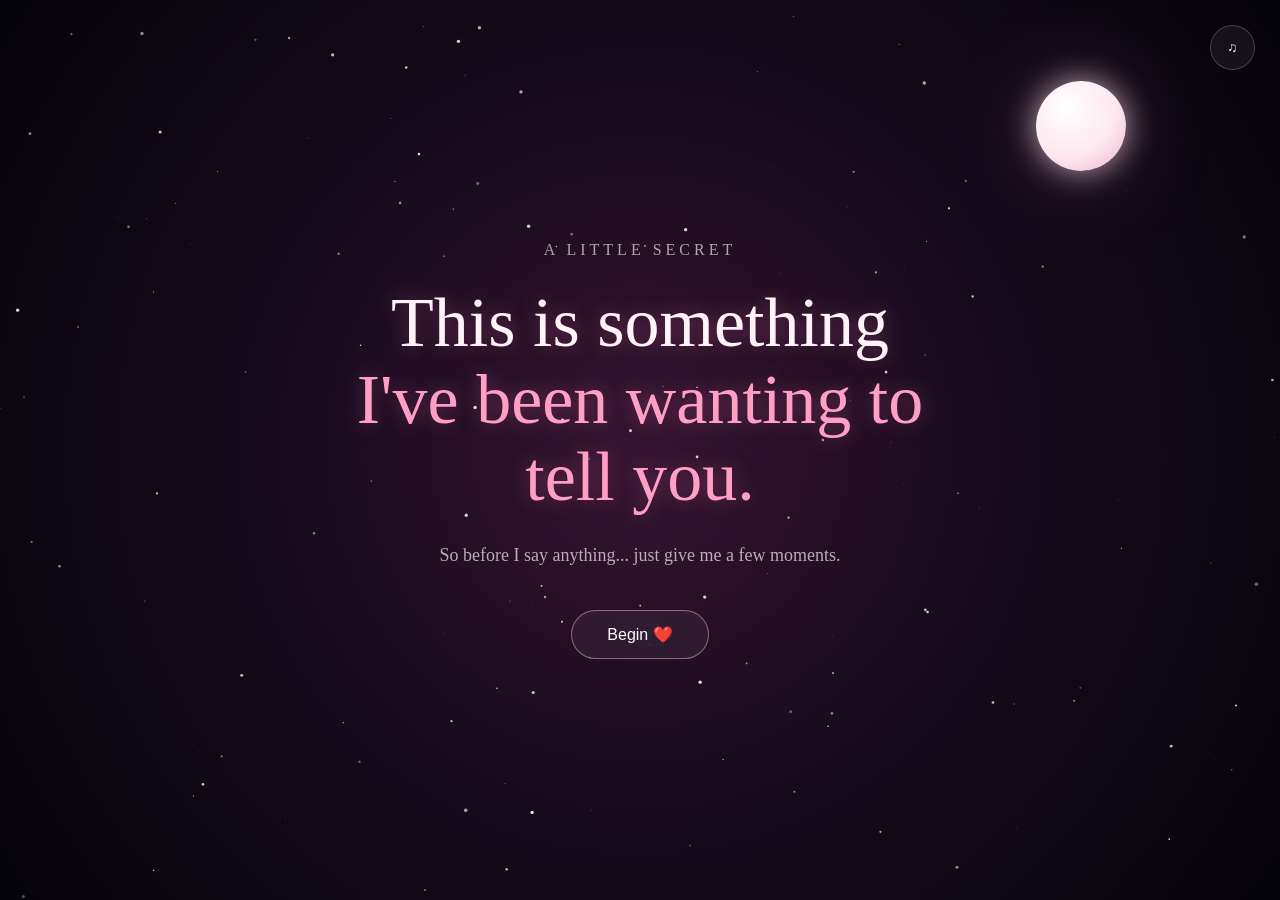
==== commit d8a73d9f: "Update index.html" ====
--- a/index.html
+++ b/index.html
@@ -5,6 +5,11 @@
 <meta name="viewport" content="width=device-width, initial-scale=1.0">
 
 <title>For Someone Special ❤️</title>
+
+<!-- Romantic font -->
+<link rel="preconnect" href="https://fonts.googleapis.com">
+<link rel="preconnect" href="https://fonts.gstatic.com" crossorigin>
+<link href="https://fonts.googleapis.com/css2?family=Dancing+Script:wght@400;500;600&display=swap" rel="stylesheet">
 
 <style>
 
@@ -47,10 +52,8 @@
 #stars {
     position: fixed;
     inset: 0;
-
     width: 100%;
     height: 100%;
-
     z-index: 1;
 }
 
@@ -61,7 +64,6 @@
 
 .moon {
     position: fixed;
-
     top: 9%;
     right: 12%;
 
@@ -89,8 +91,7 @@
 
 @keyframes moonGlow {
 
-    0%,
-    100% {
+    0%, 100% {
         box-shadow:
             0 0 30px rgba(255,220,235,.6),
             0 0 80px rgba(255,180,210,.2);
@@ -109,7 +110,6 @@
 ===================================================== */
 
 .shooting-star {
-
     position: fixed;
 
     width: 120px;
@@ -161,12 +161,10 @@
 ===================================================== */
 
 .scene {
-
     position: fixed;
     inset: 0;
 
     display: flex;
-
     justify-content: center;
     align-items: center;
 
@@ -178,7 +176,6 @@
 }
 
 .scene.hide {
-
     opacity: 0;
 
     transform:
@@ -193,9 +190,7 @@
 ===================================================== */
 
 .intro {
-
     width: 90%;
-
     max-width: 650px;
 
     text-align: center;
@@ -218,7 +213,6 @@
 }
 
 .intro-small {
-
     font-size: 16px;
 
     letter-spacing: 4px;
@@ -231,12 +225,12 @@
 }
 
 .intro h1 {
-
-    font-size: clamp(
-        38px,
-        7vw,
-        70px
-    );
+    font-size:
+        clamp(
+            38px,
+            7vw,
+            70px
+        );
 
     font-weight: 400;
 
@@ -249,13 +243,10 @@
 }
 
 .intro h1 span {
-
     color: #ff9fc4;
-
 }
 
 .intro p {
-
     margin-top: 25px;
 
     font-size: 18px;
@@ -271,7 +262,6 @@
 ===================================================== */
 
 .start-button {
-
     margin-top: 40px;
 
     padding:
@@ -299,7 +289,6 @@
 }
 
 .start-button:hover {
-
     background:
         rgba(255,110,170,.2);
 
@@ -320,15 +309,12 @@
 ===================================================== */
 
 .story {
-
     position: fixed;
-
     inset: 0;
 
     display: flex;
 
     justify-content: center;
-
     align-items: center;
 
     text-align: center;
@@ -346,16 +332,12 @@
 }
 
 .story.active {
-
     opacity: 1;
-
     visibility: visible;
 }
 
 .story-content {
-
     width: 90%;
-
     max-width: 750px;
 }
 
@@ -365,7 +347,6 @@
 ===================================================== */
 
 .story-text {
-
     font-size:
         clamp(
             24px,
@@ -386,19 +367,12 @@
     min-height: 120px;
 }
 
-.story-text .highlight {
-
-    color: #ff9fc4;
-
-}
-
 
 /* =====================================================
    STORY PROGRESS
 ===================================================== */
 
 .progress {
-
     position: fixed;
 
     bottom: 40px;
@@ -414,7 +388,6 @@
 }
 
 .progress-dot {
-
     width: 7px;
     height: 7px;
 
@@ -428,13 +401,11 @@
 }
 
 .progress-dot.active {
-
     background: #ff9fc4;
 
     box-shadow:
         0 0 12px
         rgba(255,100,170,.8);
-
 }
 
 
@@ -443,7 +414,6 @@
 ===================================================== */
 
 .story-heart {
-
     width: 100px;
     height: 100px;
 
@@ -469,7 +439,6 @@
 
 .story-heart::before,
 .story-heart::after {
-
     content: "";
 
     position: absolute;
@@ -484,21 +453,18 @@
 }
 
 .story-heart::before {
-
     top: -50px;
     left: 0;
 }
 
 .story-heart::after {
-
     left: 50px;
     top: 0;
 }
 
 @keyframes heartPulse {
 
-    0%,
-    100% {
+    0%, 100% {
         transform:
             rotate(-45deg)
             scale(1);
@@ -517,15 +483,12 @@
 ===================================================== */
 
 .letter-scene {
-
     position: fixed;
-
     inset: 0;
 
     display: flex;
 
     justify-content: center;
-
     align-items: center;
 
     background:
@@ -542,14 +505,11 @@
 }
 
 .letter-scene.show {
-
     opacity: 1;
-
     visibility: visible;
 }
 
 .paper {
-
     width:
         min(700px, 90vw);
 
@@ -593,20 +553,14 @@
 @keyframes paperOpen {
 
     to {
-
         transform:
             translateY(0)
             scale(1)
             rotate(0);
-
-    }
-}
-
-
-/* Paper border */
+    }
+}
 
 .paper::before {
-
     content: "";
 
     position: absolute;
@@ -620,11 +574,7 @@
     pointer-events: none;
 }
 
-
-/* Paper lines */
-
 .paper::after {
-
     content: "";
 
     position: absolute;
@@ -647,7 +597,6 @@
 }
 
 .paper h2 {
-
     position: relative;
 
     z-index: 2;
@@ -664,7 +613,6 @@
 }
 
 .paper-content {
-
     position: relative;
 
     z-index: 2;
@@ -681,7 +629,6 @@
 }
 
 .signature {
-
     margin-top: 35px;
 
     text-align: right;
@@ -701,9 +648,7 @@
 ===================================================== */
 
 .final {
-
     position: fixed;
-
     inset: 0;
 
     z-index: 100;
@@ -711,7 +656,6 @@
     display: flex;
 
     justify-content: center;
-
     align-items: center;
 
     text-align: center;
@@ -734,14 +678,11 @@
 }
 
 .final.show {
-
     opacity: 1;
-
     visibility: visible;
 }
 
 .final-content {
-
     max-width: 750px;
 
     animation:
@@ -751,28 +692,23 @@
 @keyframes finalAppear {
 
     from {
-
         opacity: 0;
 
         transform:
             translateY(40px)
             scale(.9);
-
     }
 
     to {
-
         opacity: 1;
 
         transform:
             translateY(0)
             scale(1);
-
     }
 }
 
 .final-heart {
-
     font-size: 85px;
 
     animation:
@@ -781,8 +717,7 @@
 
 @keyframes finalHeartbeat {
 
-    0%,
-    100% {
+    0%, 100% {
         transform: scale(1);
     }
 
@@ -792,7 +727,6 @@
 }
 
 .final h1 {
-
     margin-top: 25px;
 
     font-family:
@@ -816,7 +750,6 @@
 }
 
 .final p {
-
     margin-top: 30px;
 
     font-size: 20px;
@@ -827,18 +760,15 @@
 }
 
 .final strong {
-
     color: #ffabc8;
-
-}
-
-
-/* =====================================================
-   FLOATING PETALS / HEARTS
+}
+
+
+/* =====================================================
+   FLOATING PARTICLES
 ===================================================== */
 
 .particle {
-
     position: fixed;
 
     bottom: -40px;
@@ -855,24 +785,19 @@
 @keyframes floatParticle {
 
     0% {
-
         transform:
             translateY(0)
             rotate(0deg)
             scale(.7);
 
         opacity: 0;
-
     }
 
     15% {
-
         opacity: 1;
-
     }
 
     100% {
-
         transform:
             translateY(-110vh)
             translateX(
@@ -885,17 +810,15 @@
             scale(1.4);
 
         opacity: 0;
-
-    }
-}
-
-
-/* =====================================================
-   MUSIC
+    }
+}
+
+
+/* =====================================================
+   MUSIC BUTTON
 ===================================================== */
 
 .music {
-
     position: fixed;
 
     right: 25px;
@@ -930,7 +853,6 @@
 @media(max-width:600px) {
 
     .moon {
-
         width: 60px;
         height: 60px;
 
@@ -939,60 +861,44 @@
     }
 
     .intro p {
-
         font-size: 16px;
-
     }
 
     .story-text {
-
         font-size: 25px;
-
     }
 
     .story-heart {
-
         transform:
             rotate(-45deg)
             scale(.75);
 
         margin-bottom: 5px;
-
     }
 
     .paper {
-
         height: 82vh;
 
         padding:
             40px 28px;
-
     }
 
     .paper h2 {
-
         font-size: 34px;
-
     }
 
     .paper-content {
-
         font-size: 19px;
 
         line-height: 1.7;
-
     }
 
     .signature {
-
         font-size: 22px;
-
     }
 
     .final p {
-
         font-size: 17px;
-
     }
 
 }
@@ -1002,9 +908,15 @@
 
 
 <body>
+
+<!-- =====================================================
+     MUSIC
+===================================================== -->
+
 <audio id="bgMusic" loop>
-    <source src="music.mp3" type="audio/mpeg">
+    <source src="taylor.mp3" type="audio/mpeg">
 </audio>
+
 
 <!-- =====================================================
      STARS
@@ -1218,7 +1130,6 @@
 
 resizeCanvas();
 
-
 window.addEventListener(
     "resize",
     resizeCanvas
@@ -1269,46 +1180,41 @@
         canvas.height
     );
 
-
-    stars.forEach(
-        star => {
-
-            star.opacity +=
-                star.speed;
-
-            if (
-                star.opacity >= 1 ||
-                star.opacity <= .1
-            ) {
-
-                star.speed *= -1;
-
-            }
-
-
-            ctx.beginPath();
-
-            ctx.arc(
-                star.x,
-                star.y,
-                star.size,
-                0,
-                Math.PI * 2
-            );
-
-            ctx.fillStyle =
-                `rgba(
-                    255,
-                    220,
-                    235,
-                    ${star.opacity}
-                )`;
-
-            ctx.fill();
+    stars.forEach(star => {
+
+        star.opacity +=
+            star.speed;
+
+        if (
+            star.opacity >= 1 ||
+            star.opacity <= .1
+        ) {
+
+            star.speed *= -1;
 
         }
-    );
-
+
+        ctx.beginPath();
+
+        ctx.arc(
+            star.x,
+            star.y,
+            star.size,
+            0,
+            Math.PI * 2
+        );
+
+        ctx.fillStyle =
+            `rgba(
+                255,
+                220,
+                235,
+                ${star.opacity}
+            )`;
+
+        ctx.fill();
+
+    });
 
     requestAnimationFrame(
         drawStars
@@ -1363,6 +1269,16 @@
         "final"
     );
 
+const music =
+    document.getElementById(
+        "bgMusic"
+    );
+
+const musicButton =
+    document.getElementById(
+        "musicButton"
+    );
+
 
 /* =====================================================
    STORY
@@ -1387,8 +1303,9 @@
     "they become a little more special to you.",
 
     "That's exactly what happened to me.",
-   
-    "But i see you just like my friend, and I don't want to ruin our friendship.",
+
+    "But I see you just like my friend, and I don't want to ruin our friendship."
+
 ];
 
 
@@ -1431,7 +1348,7 @@
 
 
 /* =====================================================
-   START
+   START BUTTON
 ===================================================== */
 
 startButton.addEventListener(
@@ -1442,26 +1359,55 @@
 
 function startStory() {
 
+    /* ==========================================
+       START MUSIC
+       This works because it happens directly
+       after she clicks the Begin button.
+    ========================================== */
+
+    music.volume = 0.5;
+
+    music.play()
+        .then(() => {
+
+            musicButton.textContent =
+                "🔊";
+
+        })
+        .catch(error => {
+
+            console.log(
+                "Music could not start:",
+                error
+            );
+
+        });
+
+
+    /* ==========================================
+       HIDE INTRO
+    ========================================== */
+
     introScene.classList.add(
         "hide"
     );
 
 
-    setTimeout(
-        () => {
-
-            story.classList.add(
-                "active"
-            );
-
-            showStoryLine();
-
-            createShootingStar();
-
-        },
-
-        1200
-    );
+    /* ==========================================
+       START STORY
+    ========================================== */
+
+    setTimeout(() => {
+
+        story.classList.add(
+            "active"
+        );
+
+        showStoryLine();
+
+        createShootingStar();
+
+    }, 1200);
 
 }
 
@@ -1483,7 +1429,6 @@
         );
 
         return;
-
     }
 
 
@@ -1536,7 +1481,6 @@
             );
 
         },
-
         700
     );
 
@@ -1557,21 +1501,17 @@
     star.className =
         "shooting-star";
 
-
     star.style.top =
         Math.random() * 40 +
         "%";
 
-
     star.style.right =
         Math.random() * 20 +
         "%";
 
-
     document.body.appendChild(
         star
     );
-
 
     setTimeout(
         () => star.remove(),
@@ -1634,7 +1574,6 @@
         "active"
     );
 
-
     setTimeout(
         () => {
 
@@ -1645,7 +1584,6 @@
             typeLetter();
 
         },
-
         1000
     );
 
@@ -1672,18 +1610,14 @@
                 letterIndex + 1
             );
 
-
         letterIndex++;
-
 
         setTimeout(
             typeLetter,
             35
         );
 
-    }
-
-    else {
+    } else {
 
         setTimeout(
             () => {
@@ -1692,7 +1626,6 @@
                     "show"
                 );
 
-
                 setTimeout(
                     () => {
 
@@ -1703,12 +1636,10 @@
                         startParticles();
 
                     },
-
                     1200
                 );
 
             },
-
             5000
         );
 
@@ -1815,7 +1746,6 @@
         }
 
     },
-
     5000
 );
 
@@ -1823,12 +1753,6 @@
 /* =====================================================
    MUSIC BUTTON
 ===================================================== */
-
-const musicButton =
-    document.getElementById(
-        "musicButton"
-    );
-
 
 let musicOn = false;
 
@@ -1837,14 +1761,25 @@
     "click",
     () => {
 
-        musicOn =
-            !musicOn;
-
-
-        musicButton.textContent =
-            musicOn
-                ? "🔊"
-                : "♫";
+        if (music.paused) {
+
+            music.play();
+
+            musicOn = true;
+
+            musicButton.textContent =
+                "🔊";
+
+        } else {
+
+            music.pause();
+
+            musicOn = false;
+
+            musicButton.textContent =
+                "♫";
+
+        }
 
     }
 );
@@ -1853,4 +1788,3 @@
 
 </body>
 </html>
-```
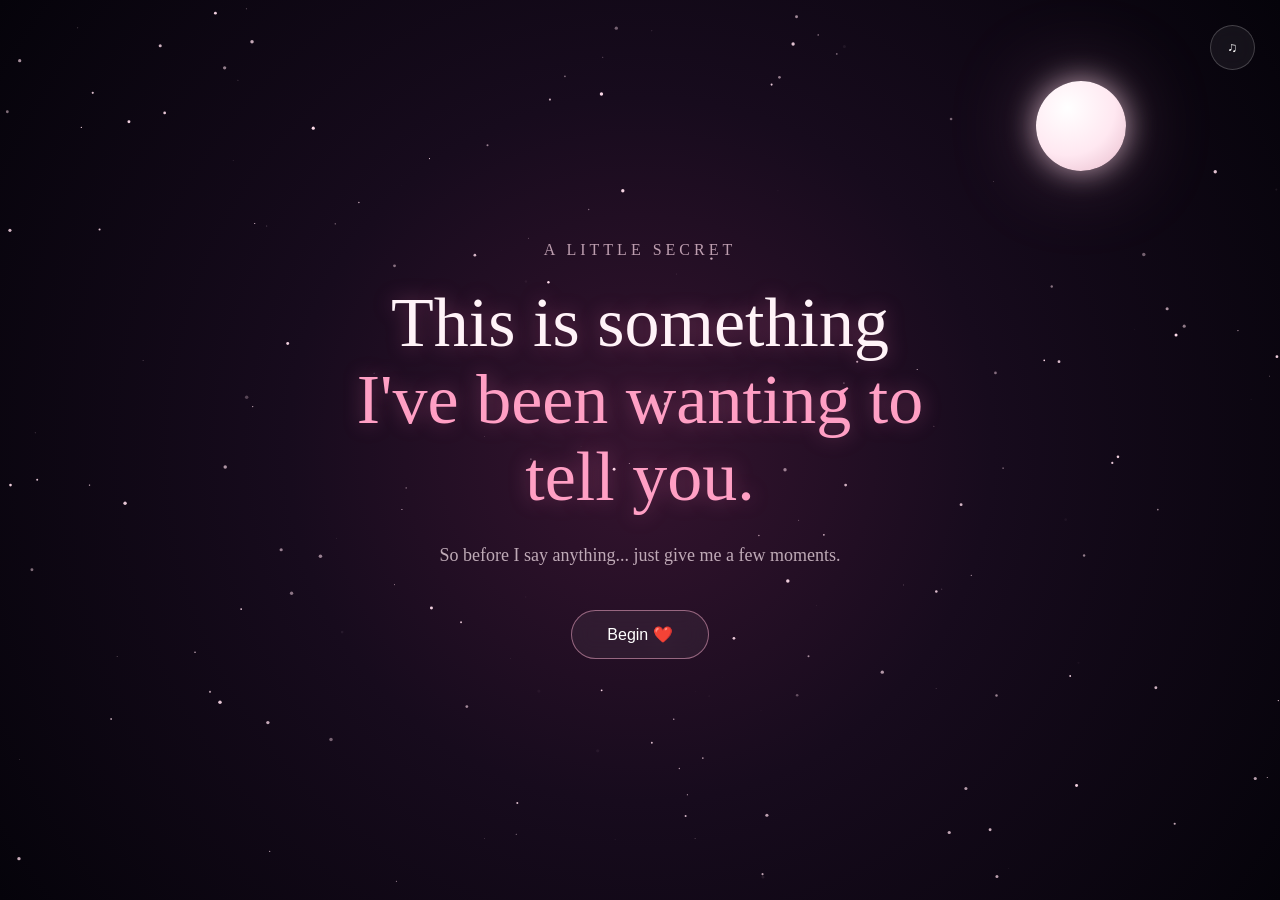
==== commit a726ec24: "Correct audio source file name to 'Taylor.mp3'" ====
--- a/index.html
+++ b/index.html
@@ -914,7 +914,7 @@
 ===================================================== -->
 
 <audio id="bgMusic" loop>
-    <source src="taylor.mp3" type="audio/mpeg">
+    <source src="Taylor.mp3" type="audio/mpeg">
 </audio>
 
 
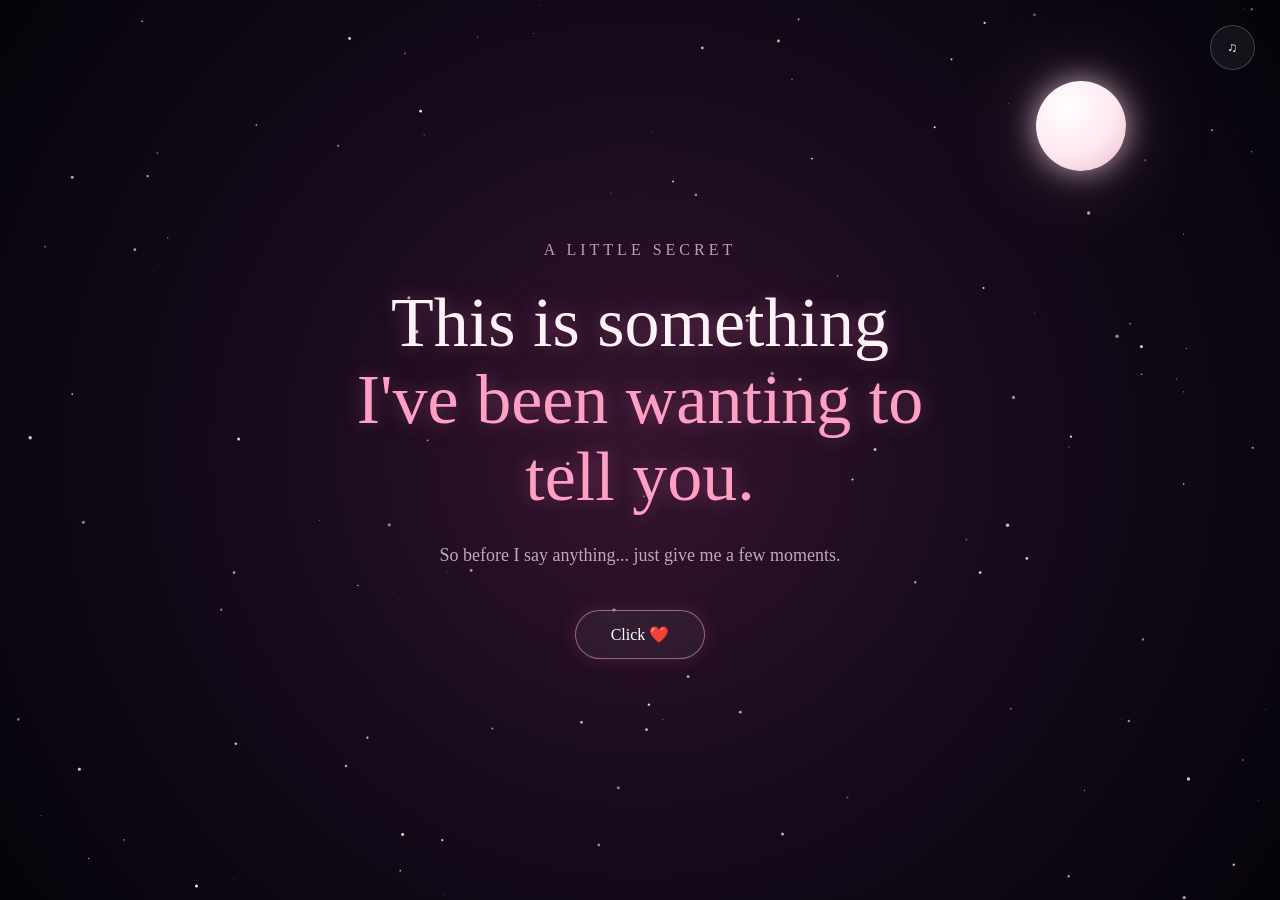
==== commit fc019e1d: "Refactor styles and update text in index.html Updated various styles and text content in index.html." ====
--- a/index.html
+++ b/index.html
@@ -6,7 +6,6 @@
 
 <title>For Someone Special ❤️</title>
 
-<!-- Romantic font -->
 <link rel="preconnect" href="https://fonts.googleapis.com">
 <link rel="preconnect" href="https://fonts.gstatic.com" crossorigin>
 <link href="https://fonts.googleapis.com/css2?family=Dancing+Script:wght@400;500;600&display=swap" rel="stylesheet">
@@ -26,11 +25,12 @@
 html,
 body {
     width: 100%;
-    height: 100%;
+    min-height: 100%;
 }
 
 body {
     overflow: hidden;
+
     font-family: Georgia, "Times New Roman", serif;
 
     background:
@@ -52,9 +52,13 @@
 #stars {
     position: fixed;
     inset: 0;
+
     width: 100%;
     height: 100%;
+
     z-index: 1;
+
+    pointer-events: none;
 }
 
 
@@ -64,6 +68,7 @@
 
 .moon {
     position: fixed;
+
     top: 9%;
     right: 12%;
 
@@ -128,6 +133,8 @@
 
     z-index: 3;
 
+    pointer-events: none;
+
     animation:
         shootingStar 4s linear forwards;
 }
@@ -157,7 +164,7 @@
 
 
 /* =====================================================
-   MAIN SCENE
+   INTRO SCENE
 ===================================================== */
 
 .scene {
@@ -165,6 +172,7 @@
     inset: 0;
 
     display: flex;
+
     justify-content: center;
     align-items: center;
 
@@ -178,8 +186,7 @@
 .scene.hide {
     opacity: 0;
 
-    transform:
-        scale(1.15);
+    transform: scale(1.15);
 
     pointer-events: none;
 }
@@ -264,43 +271,39 @@
 .start-button {
     margin-top: 40px;
 
-    padding:
-        14px 35px;
-
-    border:
-        1px solid
-        rgba(255,180,210,.5);
+    padding: 14px 35px;
+
+    border: 1px solid rgba(255,180,210,.5);
 
     border-radius: 50px;
 
-    background:
-        rgba(255,255,255,.05);
+    background: rgba(255,255,255,.05);
 
     color: white;
 
+    font-family: Georgia, "Times New Roman", serif;
+
     font-size: 16px;
 
     cursor: pointer;
 
     backdrop-filter: blur(10px);
 
-    transition:
-        .4s ease;
+    transition: .4s ease;
+
+    box-shadow:
+        0 0 20px rgba(255,100,170,.15);
 }
 
 .start-button:hover {
-    background:
-        rgba(255,110,170,.2);
-
-    border-color:
-        #ff9fc4;
+    background: rgba(255,110,170,.2);
+
+    border-color: #ff9fc4;
 
     box-shadow:
-        0 0 30px
-        rgba(255,100,170,.25);
-
-    transform:
-        translateY(-4px);
+        0 0 30px rgba(255,100,170,.25);
+
+    transform: translateY(-4px);
 }
 
 
@@ -361,10 +364,13 @@
     color: #fff1f6;
 
     text-shadow:
-        0 0 20px
-        rgba(255,100,160,.2);
+        0 0 20px rgba(255,100,160,.2);
 
     min-height: 120px;
+
+    transition:
+        opacity 1s ease,
+        transform 1s ease;
 }
 
 
@@ -379,12 +385,13 @@
 
     left: 50%;
 
-    transform:
-        translateX(-50%);
+    transform: translateX(-50%);
 
     display: flex;
 
     gap: 8px;
+
+    z-index: 25;
 }
 
 .progress-dot {
@@ -396,16 +403,14 @@
     background:
         rgba(255,255,255,.2);
 
-    transition:
-        .5s ease;
+    transition: .5s ease;
 }
 
 .progress-dot.active {
     background: #ff9fc4;
 
     box-shadow:
-        0 0 12px
-        rgba(255,100,170,.8);
+        0 0 12px rgba(255,100,170,.8);
 }
 
 
@@ -422,11 +427,9 @@
 
     position: relative;
 
-    transform:
-        rotate(-45deg);
-
-    background:
-        #e95486;
+    transform: rotate(-45deg);
+
+    background: #e95486;
 
     animation:
         heartPulse 1.5s
@@ -448,8 +451,7 @@
 
     border-radius: 50%;
 
-    background:
-        #e95486;
+    background: #e95486;
 }
 
 .story-heart::before {
@@ -502,6 +504,8 @@
 
     transition:
         opacity 1.5s ease;
+
+    padding: 20px;
 }
 
 .letter-scene.show {
@@ -517,6 +521,7 @@
         min(720px, 82vh);
 
     overflow-y: auto;
+    overflow-x: hidden;
 
     padding:
         clamp(35px, 6vw, 70px);
@@ -548,6 +553,8 @@
     font-family:
         Georgia,
         serif;
+
+    scrollbar-width: thin;
 }
 
 @keyframes paperOpen {
@@ -651,12 +658,16 @@
     position: fixed;
     inset: 0;
 
+    overflow-y: auto;
+    overflow-x: hidden;
+
     z-index: 100;
 
     display: flex;
 
     justify-content: center;
-    align-items: center;
+
+    align-items: flex-start;
 
     text-align: center;
 
@@ -675,6 +686,8 @@
 
     transition:
         opacity 1.5s ease;
+
+    -webkit-overflow-scrolling: touch;
 }
 
 .final.show {
@@ -683,29 +696,12 @@
 }
 
 .final-content {
+    width: 90%;
     max-width: 750px;
 
-    animation:
-        finalAppear 2s ease;
-}
-
-@keyframes finalAppear {
-
-    from {
-        opacity: 0;
-
-        transform:
-            translateY(40px)
-            scale(.9);
-    }
-
-    to {
-        opacity: 1;
-
-        transform:
-            translateY(0)
-            scale(1);
-    }
+    margin: auto;
+
+    padding: 60px 0 80px;
 }
 
 .final-heart {
@@ -761,6 +757,61 @@
 
 .final strong {
     color: #ffabc8;
+}
+
+
+/* =====================================================
+   SURPRISE BUTTON
+===================================================== */
+
+.surprise-button {
+    margin-top: 40px;
+
+    padding: 15px 32px;
+
+    border: 1px solid rgba(255,180,210,.5);
+
+    border-radius: 50px;
+
+    background: rgba(255,255,255,.06);
+
+    color: white;
+
+    font-family:
+        Georgia,
+        "Times New Roman",
+        serif;
+
+    font-size: 16px;
+
+    cursor: pointer;
+
+    backdrop-filter: blur(10px);
+
+    transition: .4s ease;
+
+    box-shadow:
+        0 0 20px
+        rgba(255,100,170,.15);
+}
+
+.surprise-button:hover {
+    background:
+        rgba(255,110,170,.2);
+
+    border-color:
+        #ff9fc4;
+
+    box-shadow:
+        0 0 35px
+        rgba(255,100,170,.35);
+
+    transform:
+        translateY(-4px);
+}
+
+.surprise-button:active {
+    transform: scale(.96);
 }
 
 
@@ -843,6 +894,15 @@
     z-index: 500;
 
     backdrop-filter: blur(10px);
+
+    transition: .3s ease;
+}
+
+.music:hover {
+    transform: scale(1.08);
+
+    background:
+        rgba(255,110,170,.2);
 }
 
 
@@ -860,12 +920,31 @@
         top: 7%;
     }
 
+    .music {
+        right: 15px;
+        top: 15px;
+    }
+
+    .intro {
+        width: 88%;
+    }
+
+    .intro-small {
+        font-size: 12px;
+        letter-spacing: 3px;
+    }
+
     .intro p {
         font-size: 16px;
     }
 
+    .story {
+        padding: 20px;
+    }
+
     .story-text {
         font-size: 25px;
+        line-height: 1.5;
     }
 
     .story-heart {
@@ -876,7 +955,13 @@
         margin-bottom: 5px;
     }
 
+    .progress {
+        bottom: 25px;
+    }
+
     .paper {
+        width: 94vw;
+
         height: 82vh;
 
         padding:
@@ -897,10 +982,32 @@
         font-size: 22px;
     }
 
+    .final {
+        padding: 20px;
+    }
+
+    .final-content {
+        width: 92%;
+
+        padding:
+            50px 0 70px;
+    }
+
+    .final-heart {
+        font-size: 65px;
+    }
+
     .final p {
         font-size: 17px;
-    }
-
+
+        line-height: 1.8;
+    }
+
+    .surprise-button {
+        padding: 14px 26px;
+
+        font-size: 15px;
+    }
 }
 
 </style>
@@ -908,13 +1015,17 @@
 
 
 <body>
+
 
 <!-- =====================================================
      MUSIC
 ===================================================== -->
 
 <audio id="bgMusic" loop>
-    <source src="Taylor.mp3" type="audio/mpeg">
+    <source
+        src="The 1975 - About You (Official).mp3"
+        type="audio/mpeg"
+    >
 </audio>
 
 
@@ -970,7 +1081,7 @@
             class="start-button"
             id="startButton"
         >
-            Begin ❤️
+            Click ❤️
         </button>
 
     </div>
@@ -1022,7 +1133,7 @@
     <div class="paper">
 
         <h2>
-            Dear You, ❤️
+            Dear Jan, ❤️
         </h2>
 
         <div
@@ -1069,7 +1180,9 @@
 
             And honestly...
 
-            every time I see your face,
+            I enjoy talking to you more than anyone else.
+
+            Every time I see your face,
             especially when you smile,
             something happens to me.
 
@@ -1080,8 +1193,30 @@
             I forget what I was going to say.
 
             And suddenly,
+
             all I can think about
+
             is your smile.
+
+            And I can't help but smile too.
+
+            And you know what?
+
+            I like that feeling.
+
+            Because it makes me feel like
+            I'm the happiest person in the world.
+
+            <br><br>
+
+            And I want to feel that way
+            every time I see you.
+
+            Your eyes, your smile, your laugh,
+            your voice, your presence...
+
+            They all make me feel like
+            I'm the luckiest person in the world.
 
             <br><br>
 
@@ -1098,12 +1233,23 @@
 
         </p>
 
+
+        <!-- SURPRISE BUTTON -->
+
+        <button
+            class="surprise-button"
+            onclick="window.location.href='flower.html'"
+        >
+            Open My Surprise 🌸
+        </button>
+
     </div>
 
 </div>
 
 
 <script>
+
 
 /* =====================================================
    STAR CANVAS
@@ -1129,6 +1275,7 @@
 }
 
 resizeCanvas();
+
 
 window.addEventListener(
     "resize",
@@ -1136,7 +1283,9 @@
 );
 
 
-/* Create stars */
+/* =====================================================
+   CREATE STARS
+===================================================== */
 
 for (
     let i = 0;
@@ -1169,7 +1318,9 @@
 }
 
 
-/* Animate stars */
+/* =====================================================
+   ANIMATE STARS
+===================================================== */
 
 function drawStars() {
 
@@ -1281,7 +1432,7 @@
 
 
 /* =====================================================
-   STORY
+   STORY LINES
 ===================================================== */
 
 const storyLines = [
@@ -1304,7 +1455,15 @@
 
     "That's exactly what happened to me.",
 
-    "But I see you just like my friend, and I don't want to ruin our friendship."
+    "But I see you as a friend, and I don't want to ruin our friendship.",
+
+    "But I can't help it anymore.",
+
+    "I like you.",
+
+    "And I hope you like the letter I made for you.",
+
+    "I hope you enjoy it. ❤️"
 
 ];
 
@@ -1312,7 +1471,9 @@
 let currentStory = 0;
 
 
-/* Create progress dots */
+/* =====================================================
+   CREATE PROGRESS DOTS
+===================================================== */
 
 storyLines.forEach(
     (_, index) => {
@@ -1359,11 +1520,7 @@
 
 function startStory() {
 
-    /* ==========================================
-       START MUSIC
-       This works because it happens directly
-       after she clicks the Begin button.
-    ========================================== */
+    /* Start music */
 
     music.volume = 0.5;
 
@@ -1384,18 +1541,14 @@
         });
 
 
-    /* ==========================================
-       HIDE INTRO
-    ========================================== */
+    /* Hide intro */
 
     introScene.classList.add(
         "hide"
     );
 
 
-    /* ==========================================
-       START STORY
-    ========================================== */
+    /* Start story */
 
     setTimeout(() => {
 
@@ -1442,13 +1595,10 @@
     setTimeout(
         () => {
 
-            storyText.innerHTML =
+            storyText.textContent =
                 storyLines[
                     currentStory
                 ];
-
-            storyText.style.transition =
-                "all 1s ease";
 
             storyText.style.opacity =
                 "1";
@@ -1581,6 +1731,10 @@
                 "show"
             );
 
+            letterIndex = 0;
+
+            paperContent.textContent = "";
+
             typeLetter();
 
         },
@@ -1651,6 +1805,9 @@
 /* =====================================================
    FLOATING PARTICLES
 ===================================================== */
+
+let particleInterval = null;
+
 
 function createParticle() {
 
@@ -1675,7 +1832,7 @@
     ];
 
 
-    particle.innerHTML =
+    particle.textContent =
         symbols[
             Math.floor(
                 Math.random() *
@@ -1722,16 +1879,21 @@
 
 function startParticles() {
 
-    setInterval(
-        createParticle,
-        350
-    );
-
-}
-
-
-/* =====================================================
-   SHOOTING STARS
+    if (particleInterval) {
+        return;
+    }
+
+    particleInterval =
+        setInterval(
+            createParticle,
+            350
+        );
+
+}
+
+
+/* =====================================================
+   RANDOM SHOOTING STARS
 ===================================================== */
 
 setInterval(
@@ -1754,27 +1916,31 @@
    MUSIC BUTTON
 ===================================================== */
 
-let musicOn = false;
-
-
 musicButton.addEventListener(
     "click",
     () => {
 
         if (music.paused) {
 
-            music.play();
-
-            musicOn = true;
-
-            musicButton.textContent =
-                "🔊";
+            music.play()
+                .then(() => {
+
+                    musicButton.textContent =
+                        "🔊";
+
+                })
+                .catch(error => {
+
+                    console.log(
+                        "Music could not start:",
+                        error
+                    );
+
+                });
 
         } else {
 
             music.pause();
-
-            musicOn = false;
 
             musicButton.textContent =
                 "♫";
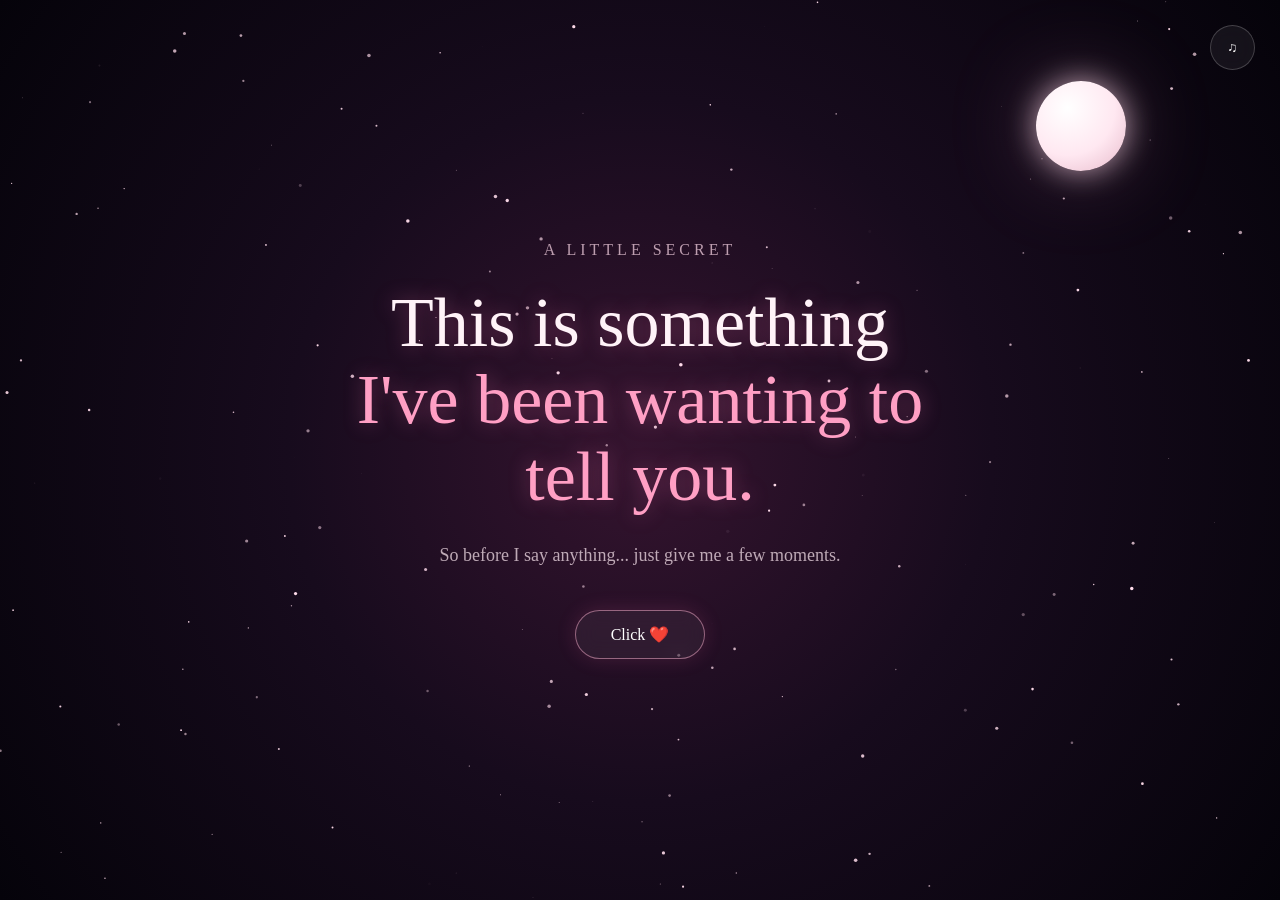
==== commit b0e74941: "Update index.html" ====
--- a/index.html
+++ b/index.html
@@ -1023,7 +1023,7 @@
 
 <audio id="bgMusic" loop>
     <source
-        src="The 1975 - About You (Official).mp3"
+        src="About you.mp3"
         type="audio/mpeg"
     >
 </audio>
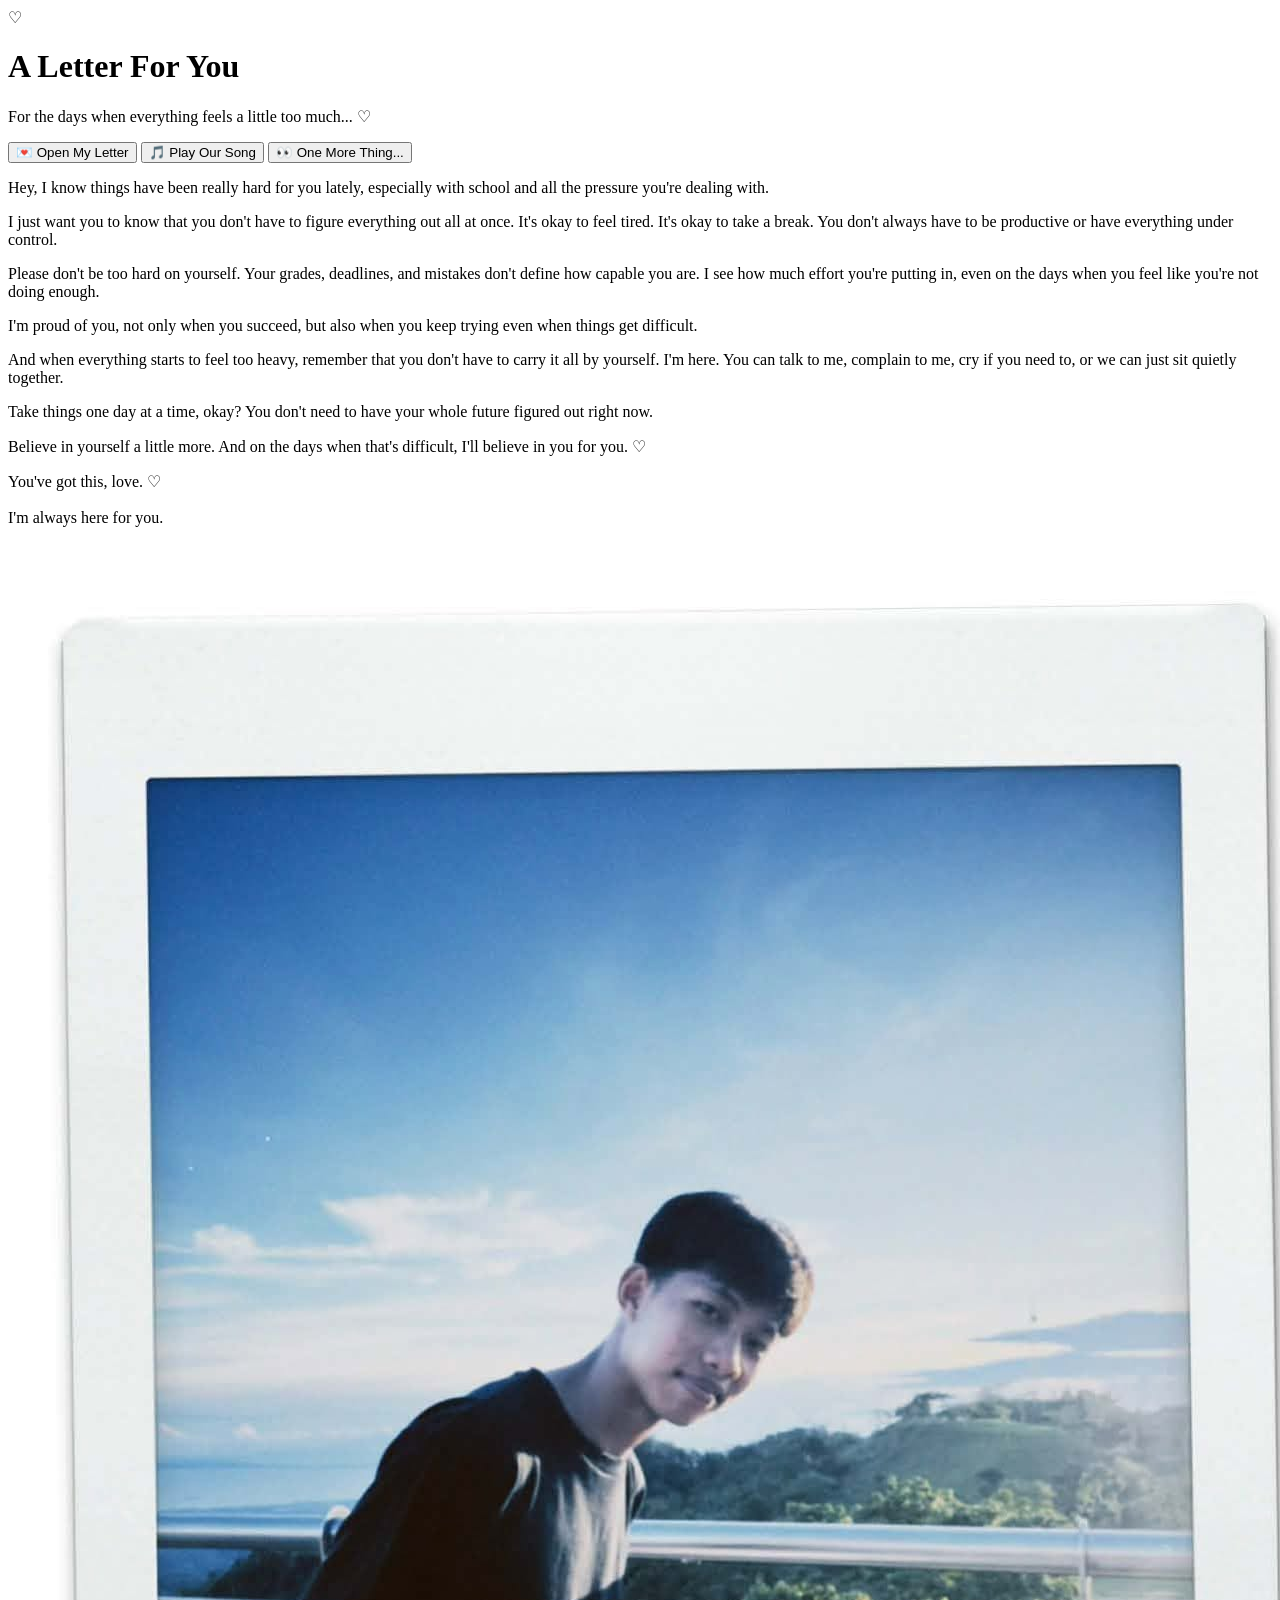
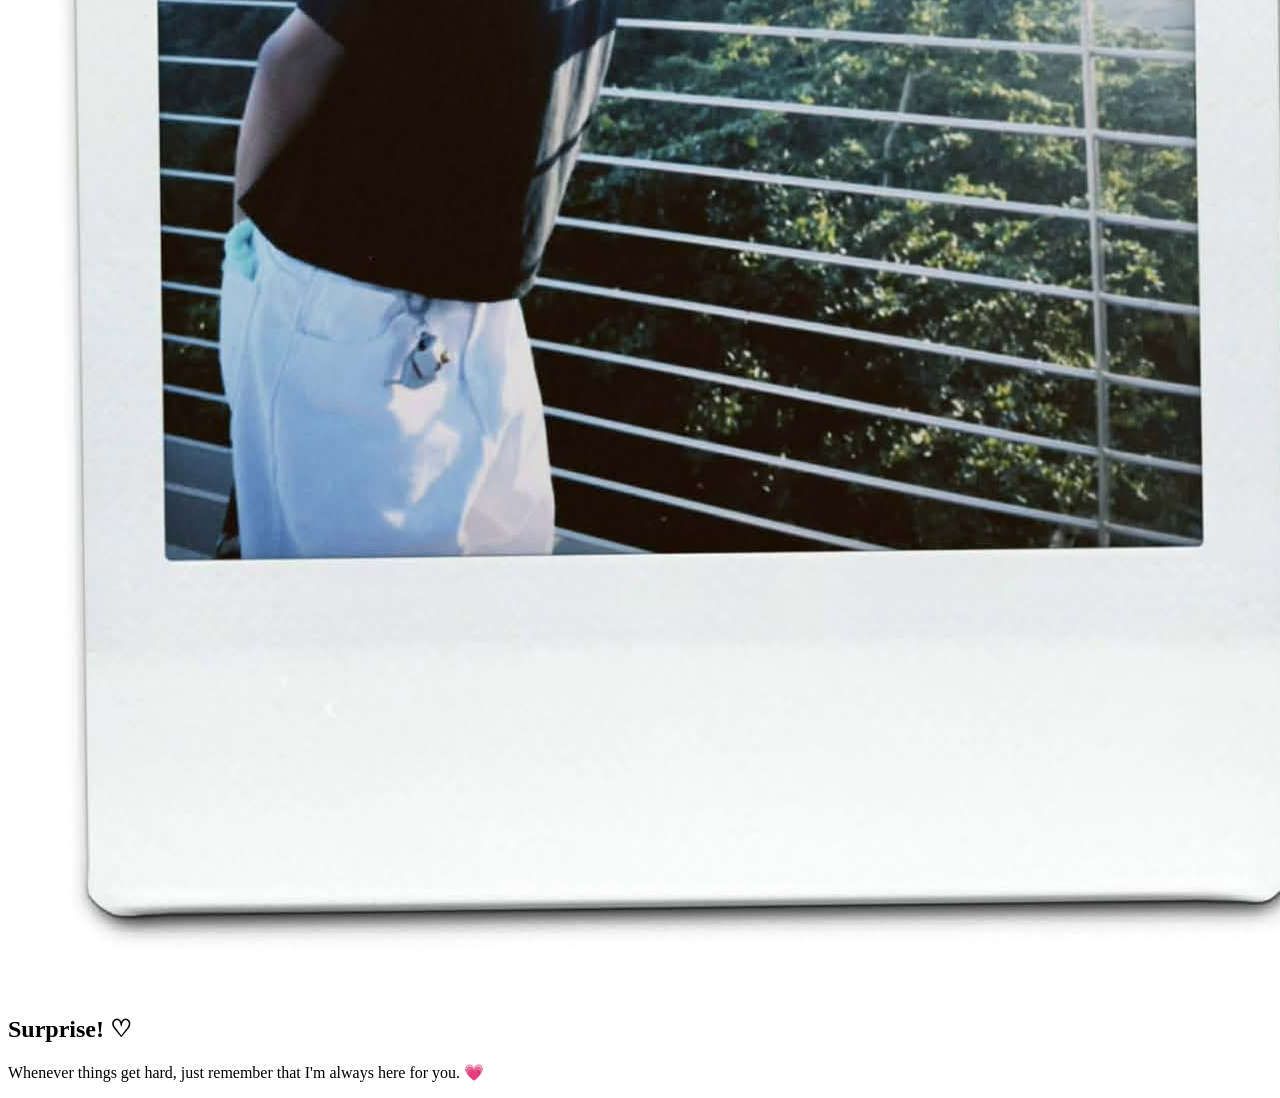
==== commit 1efb1d6b: "Create index.html" ====
--- a/index.html
+++ b/index.html
@@ -1,1956 +1,205 @@
 <!DOCTYPE html>
 <html lang="en">
+
 <head>
-<meta charset="UTF-8">
-<meta name="viewport" content="width=device-width, initial-scale=1.0">
-
-<title>For Someone Special ❤️</title>
-
-<link rel="preconnect" href="https://fonts.googleapis.com">
-<link rel="preconnect" href="https://fonts.gstatic.com" crossorigin>
-<link href="https://fonts.googleapis.com/css2?family=Dancing+Script:wght@400;500;600&display=swap" rel="stylesheet">
-
-<style>
-
-/* =====================================================
-   RESET
-===================================================== */
-
-* {
-    margin: 0;
-    padding: 0;
-    box-sizing: border-box;
-}
-
-html,
-body {
-    width: 100%;
-    min-height: 100%;
-}
-
-body {
-    overflow: hidden;
-
-    font-family: Georgia, "Times New Roman", serif;
-
-    background:
-        radial-gradient(
-            circle at center,
-            #35142f 0%,
-            #170b1d 45%,
-            #05030a 100%
-        );
-
-    color: white;
-}
-
-
-/* =====================================================
-   STAR BACKGROUND
-===================================================== */
-
-#stars {
-    position: fixed;
-    inset: 0;
-
-    width: 100%;
-    height: 100%;
-
-    z-index: 1;
-
-    pointer-events: none;
-}
-
-
-/* =====================================================
-   MOON
-===================================================== */
-
-.moon {
-    position: fixed;
-
-    top: 9%;
-    right: 12%;
-
-    width: 90px;
-    height: 90px;
-
-    border-radius: 50%;
-
-    background:
-        radial-gradient(
-            circle at 35% 30%,
-            #fff,
-            #ffe8f1 55%,
-            #e7b9ca
-        );
-
-    box-shadow:
-        0 0 30px rgba(255, 220, 235, .7),
-        0 0 90px rgba(255, 180, 210, .25);
-
-    z-index: 2;
-
-    animation: moonGlow 4s ease-in-out infinite;
-}
-
-@keyframes moonGlow {
-
-    0%, 100% {
-        box-shadow:
-            0 0 30px rgba(255,220,235,.6),
-            0 0 80px rgba(255,180,210,.2);
-    }
-
-    50% {
-        box-shadow:
-            0 0 45px rgba(255,220,235,.9),
-            0 0 120px rgba(255,180,210,.4);
-    }
-}
-
-
-/* =====================================================
-   SHOOTING STARS
-===================================================== */
-
-.shooting-star {
-    position: fixed;
-
-    width: 120px;
-    height: 2px;
-
-    background:
-        linear-gradient(
-            90deg,
-            transparent,
-            white
-        );
-
-    transform: rotate(-35deg);
-
-    opacity: 0;
-
-    z-index: 3;
-
-    pointer-events: none;
-
-    animation:
-        shootingStar 4s linear forwards;
-}
-
-@keyframes shootingStar {
-
-    0% {
-        transform:
-            translate(0, 0)
-            rotate(-35deg);
-
-        opacity: 0;
-    }
-
-    10% {
-        opacity: 1;
-    }
-
-    100% {
-        transform:
-            translate(-500px, 350px)
-            rotate(-35deg);
-
-        opacity: 0;
-    }
-}
-
-
-/* =====================================================
-   INTRO SCENE
-===================================================== */
-
-.scene {
-    position: fixed;
-    inset: 0;
-
-    display: flex;
-
-    justify-content: center;
-    align-items: center;
-
-    z-index: 10;
-
-    transition:
-        opacity 1.5s ease,
-        transform 1.5s ease;
-}
-
-.scene.hide {
-    opacity: 0;
-
-    transform: scale(1.15);
-
-    pointer-events: none;
-}
-
-
-/* =====================================================
-   INTRO
-===================================================== */
-
-.intro {
-    width: 90%;
-    max-width: 650px;
-
-    text-align: center;
-
-    animation:
-        introAppear 2s ease;
-}
-
-@keyframes introAppear {
-
-    from {
-        opacity: 0;
-        transform: translateY(30px);
-    }
-
-    to {
-        opacity: 1;
-        transform: translateY(0);
-    }
-}
-
-.intro-small {
-    font-size: 16px;
-
-    letter-spacing: 4px;
-
-    text-transform: uppercase;
-
-    color: rgba(255,220,235,.7);
-
-    margin-bottom: 25px;
-}
-
-.intro h1 {
-    font-size:
-        clamp(
-            38px,
-            7vw,
-            70px
-        );
-
-    font-weight: 400;
-
-    line-height: 1.1;
-
-    color: #fff3f8;
-
-    text-shadow:
-        0 0 20px rgba(255,120,180,.35);
-}
-
-.intro h1 span {
-    color: #ff9fc4;
-}
-
-.intro p {
-    margin-top: 25px;
-
-    font-size: 18px;
-
-    color: rgba(255,235,244,.7);
-
-    line-height: 1.7;
-}
-
-
-/* =====================================================
-   START BUTTON
-===================================================== */
-
-.start-button {
-    margin-top: 40px;
-
-    padding: 14px 35px;
-
-    border: 1px solid rgba(255,180,210,.5);
-
-    border-radius: 50px;
-
-    background: rgba(255,255,255,.05);
-
-    color: white;
-
-    font-family: Georgia, "Times New Roman", serif;
-
-    font-size: 16px;
-
-    cursor: pointer;
-
-    backdrop-filter: blur(10px);
-
-    transition: .4s ease;
-
-    box-shadow:
-        0 0 20px rgba(255,100,170,.15);
-}
-
-.start-button:hover {
-    background: rgba(255,110,170,.2);
-
-    border-color: #ff9fc4;
-
-    box-shadow:
-        0 0 30px rgba(255,100,170,.25);
-
-    transform: translateY(-4px);
-}
-
-
-/* =====================================================
-   STORY
-===================================================== */
-
-.story {
-    position: fixed;
-    inset: 0;
-
-    display: flex;
-
-    justify-content: center;
-    align-items: center;
-
-    text-align: center;
-
-    padding: 30px;
-
-    z-index: 20;
-
-    opacity: 0;
-
-    visibility: hidden;
-
-    transition:
-        opacity 1.2s ease;
-}
-
-.story.active {
-    opacity: 1;
-    visibility: visible;
-}
-
-.story-content {
-    width: 90%;
-    max-width: 750px;
-}
-
-
-/* =====================================================
-   STORY TEXT
-===================================================== */
-
-.story-text {
-    font-size:
-        clamp(
-            24px,
-            4vw,
-            42px
-        );
-
-    line-height: 1.6;
-
-    font-weight: 400;
-
-    color: #fff1f6;
-
-    text-shadow:
-        0 0 20px rgba(255,100,160,.2);
-
-    min-height: 120px;
-
-    transition:
-        opacity 1s ease,
-        transform 1s ease;
-}
-
-
-/* =====================================================
-   STORY PROGRESS
-===================================================== */
-
-.progress {
-    position: fixed;
-
-    bottom: 40px;
-
-    left: 50%;
-
-    transform: translateX(-50%);
-
-    display: flex;
-
-    gap: 8px;
-
-    z-index: 25;
-}
-
-.progress-dot {
-    width: 7px;
-    height: 7px;
-
-    border-radius: 50%;
-
-    background:
-        rgba(255,255,255,.2);
-
-    transition: .5s ease;
-}
-
-.progress-dot.active {
-    background: #ff9fc4;
-
-    box-shadow:
-        0 0 12px rgba(255,100,170,.8);
-}
-
-
-/* =====================================================
-   HEART
-===================================================== */
-
-.story-heart {
-    width: 100px;
-    height: 100px;
-
-    margin:
-        0 auto 35px;
-
-    position: relative;
-
-    transform: rotate(-45deg);
-
-    background: #e95486;
-
-    animation:
-        heartPulse 1.5s
-        ease-in-out infinite;
-
-    box-shadow:
-        0 0 50px
-        rgba(255,80,150,.5);
-}
-
-.story-heart::before,
-.story-heart::after {
-    content: "";
-
-    position: absolute;
-
-    width: 100px;
-    height: 100px;
-
-    border-radius: 50%;
-
-    background: #e95486;
-}
-
-.story-heart::before {
-    top: -50px;
-    left: 0;
-}
-
-.story-heart::after {
-    left: 50px;
-    top: 0;
-}
-
-@keyframes heartPulse {
-
-    0%, 100% {
-        transform:
-            rotate(-45deg)
-            scale(1);
-    }
-
-    50% {
-        transform:
-            rotate(-45deg)
-            scale(1.12);
-    }
-}
-
-
-/* =====================================================
-   LETTER
-===================================================== */
-
-.letter-scene {
-    position: fixed;
-    inset: 0;
-
-    display: flex;
-
-    justify-content: center;
-    align-items: center;
-
-    background:
-        rgba(8,3,10,.9);
-
-    z-index: 50;
-
-    opacity: 0;
-
-    visibility: hidden;
-
-    transition:
-        opacity 1.5s ease;
-
-    padding: 20px;
-}
-
-.letter-scene.show {
-    opacity: 1;
-    visibility: visible;
-}
-
-.paper {
-    width:
-        min(700px, 90vw);
-
-    height:
-        min(720px, 82vh);
-
-    overflow-y: auto;
-    overflow-x: hidden;
-
-    padding:
-        clamp(35px, 6vw, 70px);
-
-    color: #4b2a37;
-
-    background:
-        linear-gradient(
-            rgba(255,252,242,.98),
-            rgba(255,247,233,.98)
-        );
-
-    box-shadow:
-        0 30px 100px
-        rgba(0,0,0,.6);
-
-    position: relative;
-
-    transform:
-        translateY(60px)
-        scale(.9)
-        rotate(-1deg);
-
-    animation:
-        paperOpen 1.5s
-        cubic-bezier(.2,.8,.2,1)
-        forwards;
-
-    font-family:
-        Georgia,
-        serif;
-
-    scrollbar-width: thin;
-}
-
-@keyframes paperOpen {
-
-    to {
-        transform:
-            translateY(0)
-            scale(1)
-            rotate(0);
-    }
-}
-
-.paper::before {
-    content: "";
-
-    position: absolute;
-
-    inset: 18px;
-
-    border:
-        1px solid
-        rgba(130,70,90,.15);
-
-    pointer-events: none;
-}
-
-.paper::after {
-    content: "";
-
-    position: absolute;
-
-    left: 50px;
-    right: 50px;
-
-    top: 180px;
-    bottom: 50px;
-
-    background:
-        repeating-linear-gradient(
-            to bottom,
-            transparent 0,
-            transparent 31px,
-            rgba(120,80,90,.08) 32px
-        );
-
-    pointer-events: none;
-}
-
-.paper h2 {
-    position: relative;
-
-    z-index: 2;
-
-    font-family:
-        "Dancing Script",
-        cursive;
-
-    font-size: 42px;
-
-    color: #9d365a;
-
-    margin-bottom: 30px;
-}
-
-.paper-content {
-    position: relative;
-
-    z-index: 2;
-
-    font-family:
-        "Dancing Script",
-        cursive;
-
-    font-size: 22px;
-
-    line-height: 1.8;
-
-    white-space: pre-line;
-}
-
-.signature {
-    margin-top: 35px;
-
-    text-align: right;
-
-    font-family:
-        "Dancing Script",
-        cursive;
-
-    font-size: 25px;
-
-    color: #9d365a;
-}
-
-
-/* =====================================================
-   FINAL CONFESSION
-===================================================== */
-
-.final {
-    position: fixed;
-    inset: 0;
-
-    overflow-y: auto;
-    overflow-x: hidden;
-
-    z-index: 100;
-
-    display: flex;
-
-    justify-content: center;
-
-    align-items: flex-start;
-
-    text-align: center;
-
-    padding: 30px;
-
-    background:
-        radial-gradient(
-            circle at center,
-            #40142f,
-            #09030a
-        );
-
-    opacity: 0;
-
-    visibility: hidden;
-
-    transition:
-        opacity 1.5s ease;
-
-    -webkit-overflow-scrolling: touch;
-}
-
-.final.show {
-    opacity: 1;
-    visibility: visible;
-}
-
-.final-content {
-    width: 90%;
-    max-width: 750px;
-
-    margin: auto;
-
-    padding: 60px 0 80px;
-}
-
-.final-heart {
-    font-size: 85px;
-
-    animation:
-        finalHeartbeat 1.4s infinite;
-}
-
-@keyframes finalHeartbeat {
-
-    0%, 100% {
-        transform: scale(1);
-    }
-
-    50% {
-        transform: scale(1.2);
-    }
-}
-
-.final h1 {
-    margin-top: 25px;
-
-    font-family:
-        "Dancing Script",
-        cursive;
-
-    font-size:
-        clamp(
-            45px,
-            8vw,
-            75px
-        );
-
-    font-weight: 500;
-
-    color: #ff9fc4;
-
-    text-shadow:
-        0 0 30px
-        rgba(255,80,150,.5);
-}
-
-.final p {
-    margin-top: 30px;
-
-    font-size: 20px;
-
-    line-height: 1.9;
-
-    color: #ffeef5;
-}
-
-.final strong {
-    color: #ffabc8;
-}
-
-
-/* =====================================================
-   SURPRISE BUTTON
-===================================================== */
-
-.surprise-button {
-    margin-top: 40px;
-
-    padding: 15px 32px;
-
-    border: 1px solid rgba(255,180,210,.5);
-
-    border-radius: 50px;
-
-    background: rgba(255,255,255,.06);
-
-    color: white;
-
-    font-family:
-        Georgia,
-        "Times New Roman",
-        serif;
-
-    font-size: 16px;
-
-    cursor: pointer;
-
-    backdrop-filter: blur(10px);
-
-    transition: .4s ease;
-
-    box-shadow:
-        0 0 20px
-        rgba(255,100,170,.15);
-}
-
-.surprise-button:hover {
-    background:
-        rgba(255,110,170,.2);
-
-    border-color:
-        #ff9fc4;
-
-    box-shadow:
-        0 0 35px
-        rgba(255,100,170,.35);
-
-    transform:
-        translateY(-4px);
-}
-
-.surprise-button:active {
-    transform: scale(.96);
-}
-
-
-/* =====================================================
-   FLOATING PARTICLES
-===================================================== */
-
-.particle {
-    position: fixed;
-
-    bottom: -40px;
-
-    z-index: 200;
-
-    pointer-events: none;
-
-    animation:
-        floatParticle
-        linear forwards;
-}
-
-@keyframes floatParticle {
-
-    0% {
-        transform:
-            translateY(0)
-            rotate(0deg)
-            scale(.7);
-
-        opacity: 0;
-    }
-
-    15% {
-        opacity: 1;
-    }
-
-    100% {
-        transform:
-            translateY(-110vh)
-            translateX(
-                calc(
-                    -100px +
-                    200px * var(--random)
-                )
-            )
-            rotate(360deg)
-            scale(1.4);
-
-        opacity: 0;
-    }
-}
-
-
-/* =====================================================
-   MUSIC BUTTON
-===================================================== */
-
-.music {
-    position: fixed;
-
-    right: 25px;
-    top: 25px;
-
-    width: 45px;
-    height: 45px;
-
-    border-radius: 50%;
-
-    border:
-        1px solid
-        rgba(255,255,255,.2);
-
-    background:
-        rgba(255,255,255,.06);
-
-    color: white;
-
-    cursor: pointer;
-
-    z-index: 500;
-
-    backdrop-filter: blur(10px);
-
-    transition: .3s ease;
-}
-
-.music:hover {
-    transform: scale(1.08);
-
-    background:
-        rgba(255,110,170,.2);
-}
-
-
-/* =====================================================
-   MOBILE
-===================================================== */
-
-@media(max-width:600px) {
-
-    .moon {
-        width: 60px;
-        height: 60px;
-
-        right: 8%;
-        top: 7%;
-    }
-
-    .music {
-        right: 15px;
-        top: 15px;
-    }
-
-    .intro {
-        width: 88%;
-    }
-
-    .intro-small {
-        font-size: 12px;
-        letter-spacing: 3px;
-    }
-
-    .intro p {
-        font-size: 16px;
-    }
-
-    .story {
-        padding: 20px;
-    }
-
-    .story-text {
-        font-size: 25px;
-        line-height: 1.5;
-    }
-
-    .story-heart {
-        transform:
-            rotate(-45deg)
-            scale(.75);
-
-        margin-bottom: 5px;
-    }
-
-    .progress {
-        bottom: 25px;
-    }
-
-    .paper {
-        width: 94vw;
-
-        height: 82vh;
-
-        padding:
-            40px 28px;
-    }
-
-    .paper h2 {
-        font-size: 34px;
-    }
-
-    .paper-content {
-        font-size: 19px;
-
-        line-height: 1.7;
-    }
-
-    .signature {
-        font-size: 22px;
-    }
-
-    .final {
-        padding: 20px;
-    }
-
-    .final-content {
-        width: 92%;
-
-        padding:
-            50px 0 70px;
-    }
-
-    .final-heart {
-        font-size: 65px;
-    }
-
-    .final p {
-        font-size: 17px;
-
-        line-height: 1.8;
-    }
-
-    .surprise-button {
-        padding: 14px 26px;
-
-        font-size: 15px;
-    }
-}
-
-</style>
+    <meta charset="UTF-8">
+    <meta name="viewport" content="width=device-width, initial-scale=1.0">
+
+    <title>A Letter For You ♡</title>
+
+    <link rel="stylesheet" href="style.css">
 </head>
 
-
 <body>
 
-
-<!-- =====================================================
-     MUSIC
-===================================================== -->
-
-<audio id="bgMusic" loop>
-    <source
-        src="About you.mp3"
-        type="audio/mpeg"
-    >
-</audio>
-
-
-<!-- =====================================================
-     STARS
-===================================================== -->
-
-<canvas id="stars"></canvas>
-
-<div class="moon"></div>
-
-
-<!-- =====================================================
-     MUSIC BUTTON
-===================================================== -->
-
-<button
-    class="music"
-    id="musicButton"
-    title="Music"
->
-    ♫
-</button>
-
-
-<!-- =====================================================
-     INTRO
-===================================================== -->
-
-<div
-    class="scene"
-    id="introScene"
->
-
-    <div class="intro">
-
-        <div class="intro-small">
-            A little secret
+    <!-- BACKGROUND MUSIC -->
+    <audio id="backgroundMusic" loop>
+        <source src="Joji - SLOW DANCING IN THE DARK.mp3" type="audio/mpeg">
+    </audio>
+
+
+    <!-- LETTER CARD -->
+    <div class="letter">
+
+        <div class="heart">♡</div>
+
+        <h1>A Letter For You</h1>
+
+        <p class="intro">
+            For the days when everything feels a little too much... ♡
+        </p>
+
+
+        <!-- BUTTONS -->
+        <div class="button-container">
+
+            <button onclick="openLetter()">
+                💌 Open My Letter
+            </button>
+
+            <button id="musicButton" onclick="toggleMusic()">
+                🎵 Play Our Song
+            </button>
+
+            <button onclick="showFace()">
+                👀 One More Thing...
+            </button>
+
         </div>
 
-        <h1>
-            This is something
-            <br>
-            <span>I've been wanting to tell you.</span>
-        </h1>
-
-        <p>
-            So before I say anything...
-            just give me a few moments.
-        </p>
-
-        <button
-            class="start-button"
-            id="startButton"
-        >
-            Click ❤️
-        </button>
+
+        <!-- LETTER -->
+        <div id="message">
+
+            <p>
+                Hey, I know things have been really hard for you lately,
+                especially with school and all the pressure you're dealing with.
+            </p>
+
+            <p>
+                I just want you to know that you don't have to figure
+                everything out all at once. It's okay to feel tired.
+                It's okay to take a break. You don't always have to be
+                productive or have everything under control.
+            </p>
+
+            <p>
+                Please don't be too hard on yourself. Your grades,
+                deadlines, and mistakes don't define how capable you are.
+                I see how much effort you're putting in, even on the days
+                when you feel like you're not doing enough.
+            </p>
+
+            <p>
+                I'm proud of you, not only when you succeed, but also
+                when you keep trying even when things get difficult.
+            </p>
+
+            <p>
+                And when everything starts to feel too heavy, remember
+                that you don't have to carry it all by yourself.
+                I'm here. You can talk to me, complain to me, cry if
+                you need to, or we can just sit quietly together.
+            </p>
+
+            <p>
+                Take things one day at a time, okay?
+                You don't need to have your whole future figured out right now.
+            </p>
+
+            <p>
+                Believe in yourself a little more.
+                And on the days when that's difficult,
+                I'll believe in you for you. ♡
+            </p>
+
+            <p class="ending">
+                You've got this, love. ♡
+                <br><br>
+                I'm always here for you.
+            </p>
+
+        </div>
 
     </div>
 
-</div>
-
-
-<!-- =====================================================
-     STORY
-===================================================== -->
-
-<div
-    class="story"
-    id="story"
->
-
-    <div class="story-content">
-
-        <div
-            class="story-heart"
-            id="storyHeart"
-        ></div>
-
-        <div
-            class="story-text"
-            id="storyText"
-        ></div>
+
+    <!-- ============================= -->
+    <!-- FACE POPUP -->
+    <!-- ============================= -->
+
+    <div id="facePopup" class="popup">
+
+        <div class="popup-content">
+
+            <span class="close" onclick="closeFace()">
+                
+            </span>
+
+            <img src="pic.jpg" alt="That's me ♡">
+
+            <h2>Surprise! ♡</h2>
+
+            <p>
+                Whenever things get hard,
+                just remember that I'm always here for you. 💗
+            </p>
+
+        </div>
 
     </div>
 
 
-    <div
-        class="progress"
-        id="progress"
-    ></div>
-
-</div>
-
-
-<!-- =====================================================
-     LETTER
-===================================================== -->
-
-<div
-    class="letter-scene"
-    id="letterScene"
->
-
-    <div class="paper">
-
-        <h2>
-            Dear Jan, ❤️
-        </h2>
-
-        <div
-            class="paper-content"
-            id="paperContent"
-        ></div>
-
-        <div class="signature">
-            — From someone who likes you
-            more than you know 💕
-        </div>
-
-    </div>
-
-</div>
-
-
-<!-- =====================================================
-     FINAL
-===================================================== -->
-
-<div
-    class="final"
-    id="final"
->
-
-    <div class="final-content">
-
-        <div class="final-heart">
-            ❤️
-        </div>
-
-        <h1>
-            So... I Like You.
-        </h1>
-
-        <p>
-
-            I don't know exactly when it happened,
-            but somewhere along the way,
-            you became someone really special to me.
-
-            <br><br>
-
-            And honestly...
-
-            I enjoy talking to you more than anyone else.
-
-            Every time I see your face,
-            especially when you smile,
-            something happens to me.
-
-            <br><br>
-
-            My mind goes blank.
-
-            I forget what I was going to say.
-
-            And suddenly,
-
-            all I can think about
-
-            is your smile.
-
-            And I can't help but smile too.
-
-            And you know what?
-
-            I like that feeling.
-
-            Because it makes me feel like
-            I'm the happiest person in the world.
-
-            <br><br>
-
-            And I want to feel that way
-            every time I see you.
-
-            Your eyes, your smile, your laugh,
-            your voice, your presence...
-
-            They all make me feel like
-            I'm the luckiest person in the world.
-
-            <br><br>
-
-            Maybe I should have kept this
-            as a secret.
-
-            But I think you deserve to know.
-
-            <br><br>
-
-            <strong>
-                I really, really like you. ❤️
-            </strong>
-
-        </p>
-
-
-        <!-- SURPRISE BUTTON -->
-
-        <button
-            class="surprise-button"
-            onclick="window.location.href='flower.html'"
-        >
-            Open My Surprise 🌸
-        </button>
-
-    </div>
-
-</div>
-
-
-<script>
-
-
-/* =====================================================
-   STAR CANVAS
-===================================================== */
-
-const canvas =
-    document.getElementById("stars");
-
-const ctx =
-    canvas.getContext("2d");
-
-let stars = [];
-
-
-function resizeCanvas() {
-
-    canvas.width =
-        window.innerWidth;
-
-    canvas.height =
-        window.innerHeight;
-
-}
-
-resizeCanvas();
-
-
-window.addEventListener(
-    "resize",
-    resizeCanvas
-);
-
-
-/* =====================================================
-   CREATE STARS
-===================================================== */
-
-for (
-    let i = 0;
-    i < 180;
-    i++
-) {
-
-    stars.push({
-
-        x:
-            Math.random() *
-            window.innerWidth,
-
-        y:
-            Math.random() *
-            window.innerHeight,
-
-        size:
-            Math.random() * 1.8,
-
-        opacity:
-            Math.random(),
-
-        speed:
-            .002 +
-            Math.random() * .01
-
-    });
-
-}
-
-
-/* =====================================================
-   ANIMATE STARS
-===================================================== */
-
-function drawStars() {
-
-    ctx.clearRect(
-        0,
-        0,
-        canvas.width,
-        canvas.height
-    );
-
-    stars.forEach(star => {
-
-        star.opacity +=
-            star.speed;
-
-        if (
-            star.opacity >= 1 ||
-            star.opacity <= .1
-        ) {
-
-            star.speed *= -1;
-
-        }
-
-        ctx.beginPath();
-
-        ctx.arc(
-            star.x,
-            star.y,
-            star.size,
-            0,
-            Math.PI * 2
-        );
-
-        ctx.fillStyle =
-            `rgba(
-                255,
-                220,
-                235,
-                ${star.opacity}
-            )`;
-
-        ctx.fill();
-
-    });
-
-    requestAnimationFrame(
-        drawStars
-    );
-
-}
-
-drawStars();
-
-
-/* =====================================================
-   ELEMENTS
-===================================================== */
-
-const introScene =
-    document.getElementById(
-        "introScene"
-    );
-
-const startButton =
-    document.getElementById(
-        "startButton"
-    );
-
-const story =
-    document.getElementById(
-        "story"
-    );
-
-const storyText =
-    document.getElementById(
-        "storyText"
-    );
-
-const progress =
-    document.getElementById(
-        "progress"
-    );
-
-const letterScene =
-    document.getElementById(
-        "letterScene"
-    );
-
-const paperContent =
-    document.getElementById(
-        "paperContent"
-    );
-
-const finalScreen =
-    document.getElementById(
-        "final"
-    );
-
-const music =
-    document.getElementById(
-        "bgMusic"
-    );
-
-const musicButton =
-    document.getElementById(
-        "musicButton"
-    );
-
-
-/* =====================================================
-   STORY LINES
-===================================================== */
-
-const storyLines = [
-
-    "Sometimes, someone enters your life...",
-
-    "and you don't really notice it at first.",
-
-    "Then, little by little...",
-
-    "you start looking forward to seeing them.",
-
-    "You notice their smile.",
-
-    "You remember the little things they say.",
-
-    "And somehow...",
-
-    "they become a little more special to you.",
-
-    "That's exactly what happened to me.",
-
-    "But I see you as a friend, and I don't want to ruin our friendship.",
-
-    "But I can't help it anymore.",
-
-    "I like you.",
-
-    "And I hope you like the letter I made for you.",
-
-    "I hope you enjoy it. ❤️"
-
-];
-
-
-let currentStory = 0;
-
-
-/* =====================================================
-   CREATE PROGRESS DOTS
-===================================================== */
-
-storyLines.forEach(
-    (_, index) => {
-
-        const dot =
-            document.createElement(
-                "div"
-            );
-
-        dot.className =
-            "progress-dot";
-
-        if (index === 0) {
-
-            dot.classList.add(
-                "active"
-            );
-
-        }
-
-        progress.appendChild(
-            dot
-        );
-
-    }
-);
-
-
-const dots =
-    document.querySelectorAll(
-        ".progress-dot"
-    );
-
-
-/* =====================================================
-   START BUTTON
-===================================================== */
-
-startButton.addEventListener(
-    "click",
-    startStory
-);
-
-
-function startStory() {
-
-    /* Start music */
-
-    music.volume = 0.5;
-
-    music.play()
-        .then(() => {
-
-            musicButton.textContent =
-                "🔊";
-
-        })
-        .catch(error => {
-
-            console.log(
-                "Music could not start:",
-                error
-            );
-
-        });
-
-
-    /* Hide intro */
-
-    introScene.classList.add(
-        "hide"
-    );
-
-
-    /* Start story */
-
-    setTimeout(() => {
-
-        story.classList.add(
-            "active"
-        );
-
-        showStoryLine();
-
-        createShootingStar();
-
-    }, 1200);
-
-}
-
-
-/* =====================================================
-   STORY LINE
-===================================================== */
-
-function showStoryLine() {
-
-    if (
-        currentStory >=
-        storyLines.length
-    ) {
-
-        setTimeout(
-            openLetter,
-            1000
-        );
-
-        return;
-    }
-
-
-    storyText.style.opacity =
-        "0";
-
-    storyText.style.transform =
-        "translateY(20px)";
-
-
-    setTimeout(
-        () => {
-
-            storyText.textContent =
-                storyLines[
-                    currentStory
-                ];
-
-            storyText.style.opacity =
-                "1";
-
-            storyText.style.transform =
-                "translateY(0)";
-
-
-            dots.forEach(
-                dot =>
-                    dot.classList.remove(
-                        "active"
-                    )
-            );
-
-
-            dots[
-                currentStory
-            ].classList.add(
-                "active"
-            );
-
-
-            currentStory++;
-
-
-            setTimeout(
-                showStoryLine,
-                3000
-            );
-
-        },
-        700
-    );
-
-}
-
-
-/* =====================================================
-   SHOOTING STAR
-===================================================== */
-
-function createShootingStar() {
-
-    const star =
-        document.createElement(
-            "div"
-        );
-
-    star.className =
-        "shooting-star";
-
-    star.style.top =
-        Math.random() * 40 +
-        "%";
-
-    star.style.right =
-        Math.random() * 20 +
-        "%";
-
-    document.body.appendChild(
-        star
-    );
-
-    setTimeout(
-        () => star.remove(),
-        4000
-    );
-
-}
-
-
-/* =====================================================
-   LETTER
-===================================================== */
-
-const letterMessage =
-
-`I have been wanting to tell you this for a while.
-
-There is something about you that makes ordinary moments feel a little more special.
-
-I love seeing you smile.
-
-And every time I see that smile, I somehow forget what I was about to say.
-
-My words disappear.
-
-My thoughts get mixed up.
-
-And for a moment, all I can think about is you.
-
-Maybe this is a little embarrassing to admit.
-
-Maybe I should have kept it to myself.
-
-But I don't want to keep pretending that I don't feel anything.
-
-Because the truth is...
-
-I really like you.
-
-I don't expect anything from you.
-
-I don't want to pressure you.
-
-I just wanted you to know what has been quietly sitting in my heart for a while.
-
-And if you ever wondered...
-
-yes.
-
-It's you. ❤️`;
-
-
-/* =====================================================
-   OPEN LETTER
-===================================================== */
-
-function openLetter() {
-
-    story.classList.remove(
-        "active"
-    );
-
-    setTimeout(
-        () => {
-
-            letterScene.classList.add(
-                "show"
-            );
-
-            letterIndex = 0;
-
-            paperContent.textContent = "";
-
-            typeLetter();
-
-        },
-        1000
-    );
-
-}
-
-
-/* =====================================================
-   TYPE LETTER
-===================================================== */
-
-let letterIndex = 0;
-
-
-function typeLetter() {
-
-    if (
-        letterIndex <
-        letterMessage.length
-    ) {
-
-        paperContent.textContent =
-            letterMessage.substring(
-                0,
-                letterIndex + 1
-            );
-
-        letterIndex++;
-
-        setTimeout(
-            typeLetter,
-            35
-        );
-
-    } else {
-
-        setTimeout(
-            () => {
-
-                letterScene.classList.remove(
-                    "show"
-                );
-
-                setTimeout(
-                    () => {
-
-                        finalScreen.classList.add(
-                            "show"
-                        );
-
-                        startParticles();
-
-                    },
-                    1200
-                );
-
-            },
-            5000
-        );
-
-    }
-
-}
-
-
-/* =====================================================
-   FLOATING PARTICLES
-===================================================== */
-
-let particleInterval = null;
-
-
-function createParticle() {
-
-    const particle =
-        document.createElement(
-            "div"
-        );
-
-    particle.className =
-        "particle";
-
-
-    const symbols = [
-
-        "❤️",
-        "💕",
-        "💗",
-        "💖",
-        "🌸",
-        "✦"
-
-    ];
-
-
-    particle.textContent =
-        symbols[
-            Math.floor(
-                Math.random() *
-                symbols.length
-            )
-        ];
-
-
-    particle.style.left =
-        Math.random() * 100 +
-        "vw";
-
-
-    particle.style.fontSize =
-        14 +
-        Math.random() * 24 +
-        "px";
-
-
-    particle.style.animationDuration =
-        5 +
-        Math.random() * 6 +
-        "s";
-
-
-    particle.style.setProperty(
-        "--random",
-        Math.random()
-    );
-
-
-    document.body.appendChild(
-        particle
-    );
-
-
-    setTimeout(
-        () => particle.remove(),
-        11000
-    );
-
-}
-
-
-function startParticles() {
-
-    if (particleInterval) {
-        return;
-    }
-
-    particleInterval =
-        setInterval(
-            createParticle,
-            350
-        );
-
-}
-
-
-/* =====================================================
-   RANDOM SHOOTING STARS
-===================================================== */
-
-setInterval(
-    () => {
-
-        if (
-            Math.random() > .35
-        ) {
-
-            createShootingStar();
-
-        }
-
-    },
-    5000
-);
-
-
-/* =====================================================
-   MUSIC BUTTON
-===================================================== */
-
-musicButton.addEventListener(
-    "click",
-    () => {
-
-        if (music.paused) {
-
-            music.play()
-                .then(() => {
-
-                    musicButton.textContent =
-                        "🔊";
-
-                })
-                .catch(error => {
-
-                    console.log(
-                        "Music could not start:",
-                        error
-                    );
-
-                });
-
-        } else {
-
-            music.pause();
-
-            musicButton.textContent =
-                "♫";
-
-        }
-
-    }
-);
-
-</script>
+    <!-- ============================= -->
+    <!-- JAVASCRIPT -->
+    <!-- ============================= -->
+
+    <script>
+
+        // OPEN LETTER
+        function openLetter() {
+
+            const message = document.getElementById("message");
+
+            message.style.display = "block";
+        }
+
+
+        // PLAY / PAUSE MUSIC
+        function toggleMusic() {
+
+            const music = document.getElementById("backgroundMusic");
+            const button = document.getElementById("musicButton");
+
+            music.volume = 0.5;
+
+            if (music.paused) {
+
+                music.play();
+
+                button.innerHTML = "⏸ Pause Our Song";
+
+            } else {
+
+                music.pause();
+
+                button.innerHTML = "🎵 Play Our Song";
+
+            }
+        }
+
+
+        // SHOW FACE
+        function showFace() {
+
+            const popup = document.getElementById("facePopup");
+
+            popup.style.display = "flex";
+        }
+
+
+        // CLOSE FACE
+        function closeFace() {
+
+            const popup = document.getElementById("facePopup");
+
+            popup.style.display = "none";
+        }
+
+
+        // CLOSE POPUP WHEN CLICKING OUTSIDE
+        window.onclick = function(event) {
+
+            const popup = document.getElementById("facePopup");
+
+            if (event.target === popup) {
+
+                popup.style.display = "none";
+            }
+        }
+
+    </script>
 
 </body>
+
 </html>
